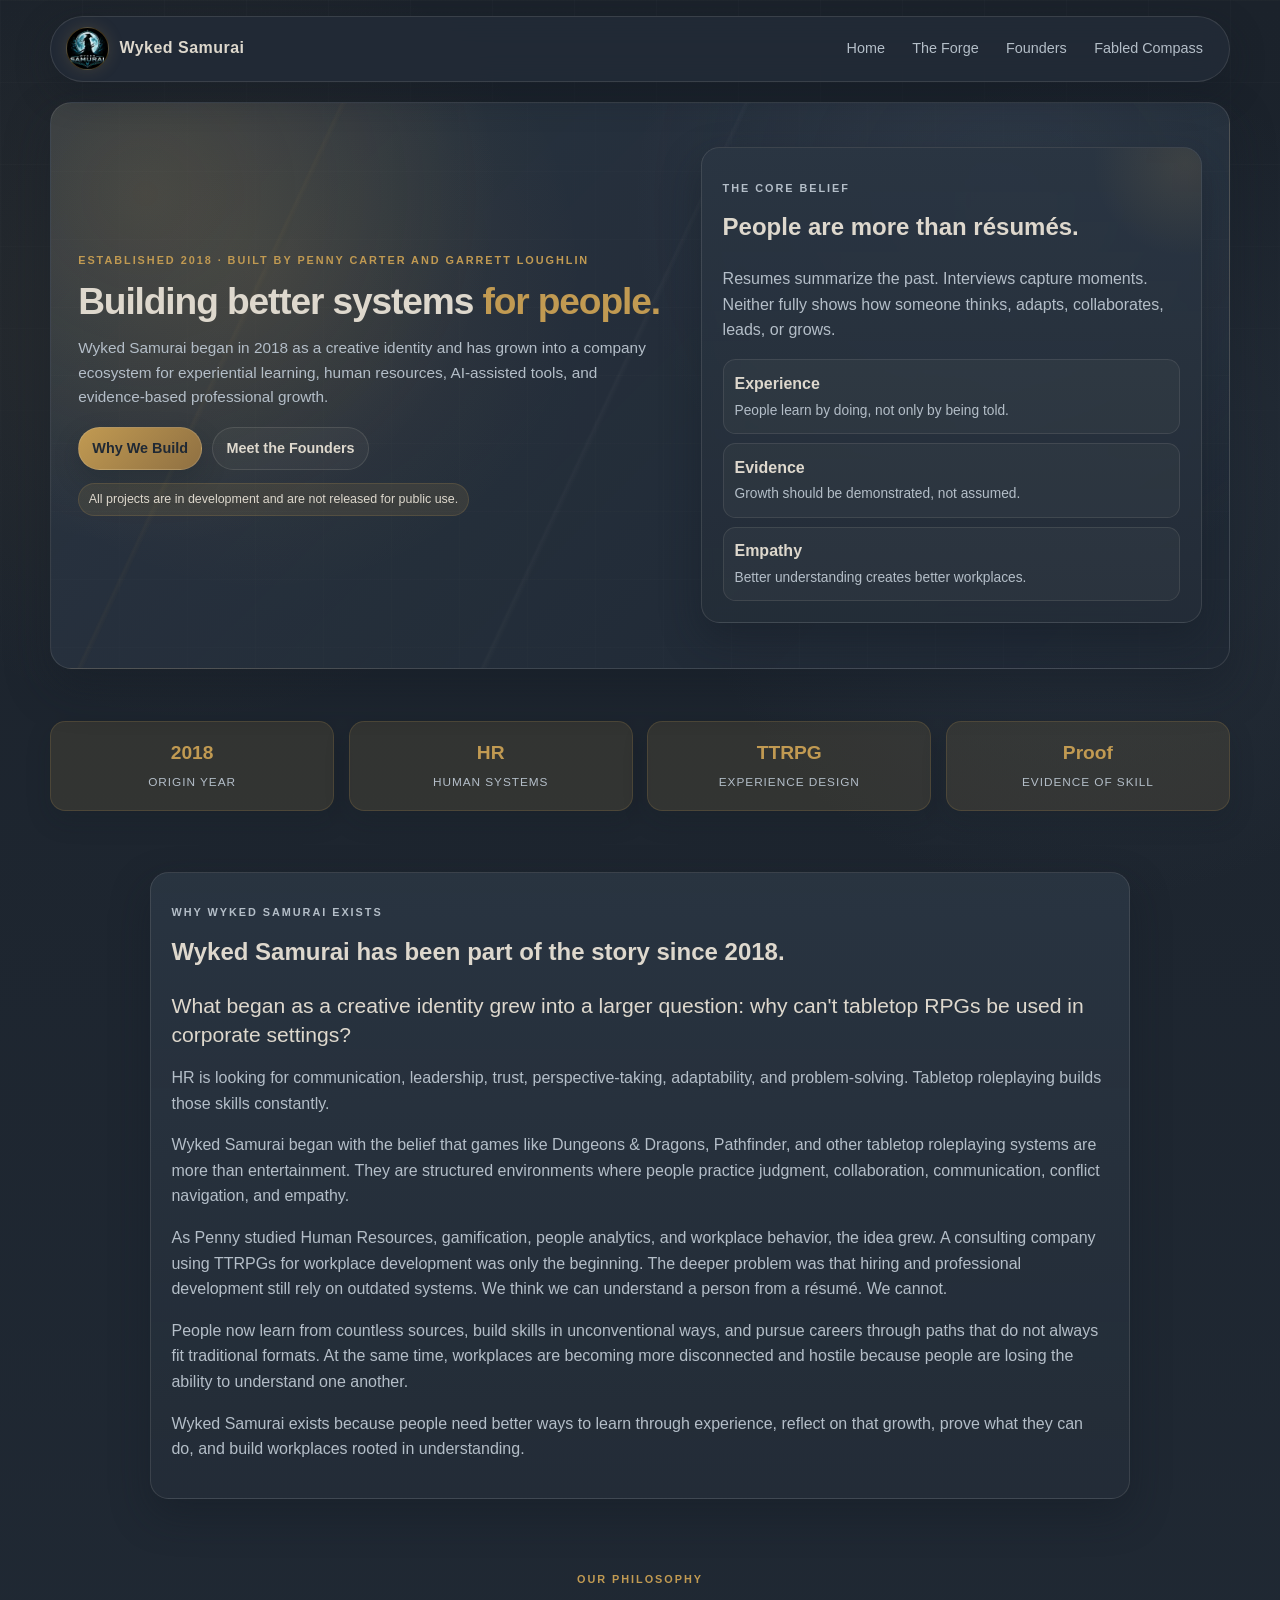
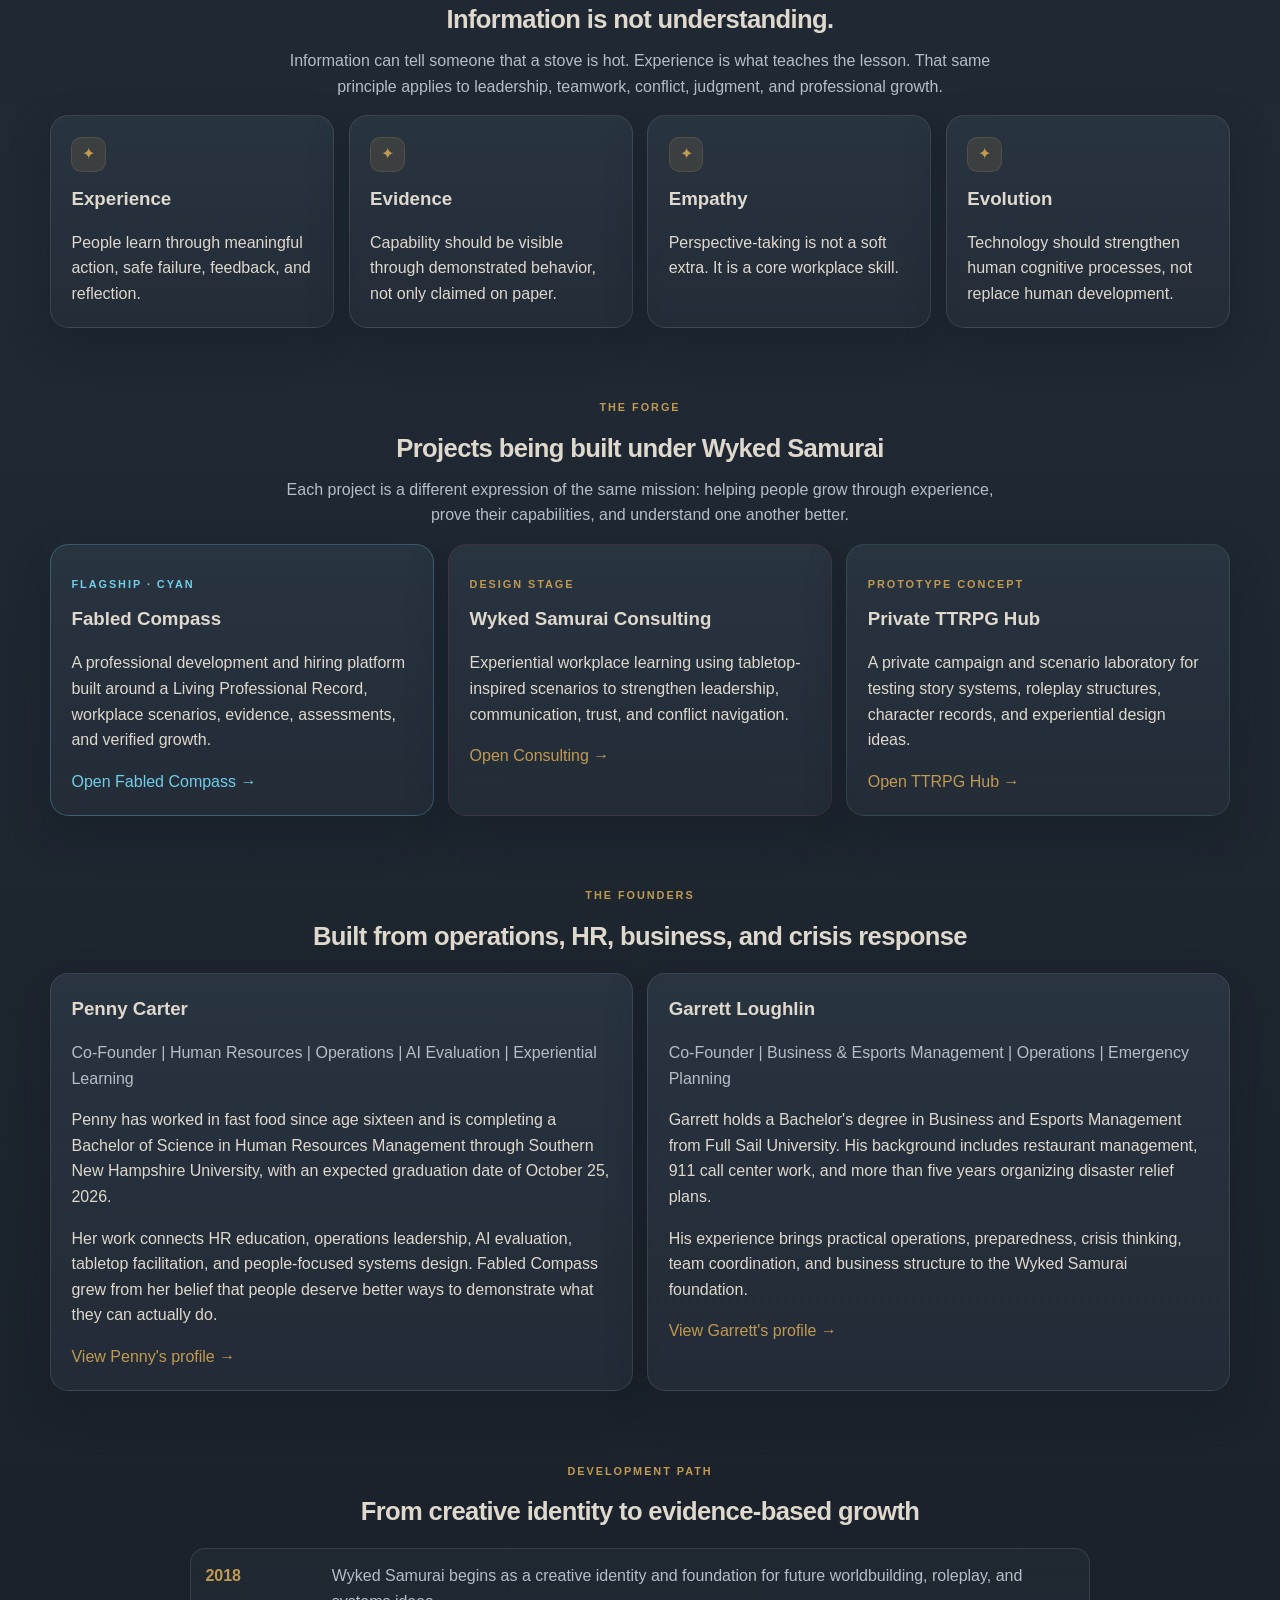
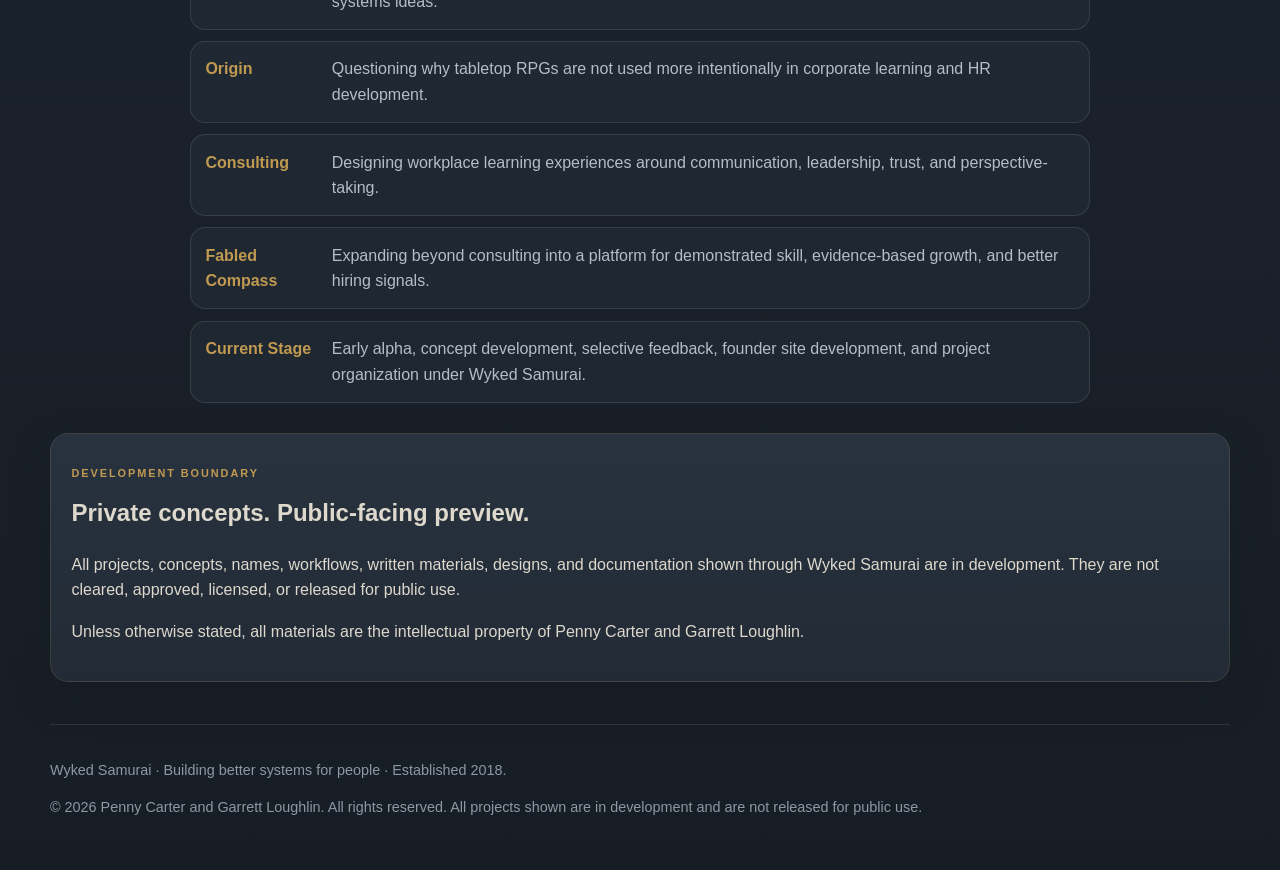
==== index.html @ b1aedd87 "Add Wyked Samurai 2018 history" ====
<!DOCTYPE html>
<html lang="en">
<head>
  <meta charset="UTF-8" />
  <meta name="viewport" content="width=device-width, initial-scale=1.0" />
  <title>Wyked Samurai | Building Better Systems for People</title>
  <link rel="stylesheet" href="assets/styles.css" />
</head>
<body>
  <header class="site-header">
    <a class="brand" href="index.html">Wyked Samurai</a>
    <nav>
      <a href="index.html">Home</a>
      <a href="#forge">The Forge</a>
      <a href="#founders">Founders</a>
      <a href="projects/fabled-compass.html">Fabled Compass</a>
    </nav>
  </header>

  <main>
    <section class="hero">
      <div class="hero-copy">
        <p class="eyebrow">Established 2018 · Built by Penny Carter and Garrett Loughlin</p>
        <h1>Building better systems <span>for people.</span></h1>
        <p class="lead">Wyked Samurai began in 2018 as a creative identity and has grown into a company ecosystem for experiential learning, human resources, AI-assisted tools, and evidence-based professional growth.</p>
        <div class="button-row">
          <a class="button primary" href="#why-we-build">Why We Build</a>
          <a class="button secondary" href="#founders">Meet the Founders</a>
        </div>
        <p class="notice">All projects are in development and are not released for public use.</p>
      </div>

      <aside class="hero-panel">
        <p class="eyebrow">The core belief</p>
        <h2>People are more than résumés.</h2>
        <p>Resumes summarize the past. Interviews capture moments. Neither fully shows how someone thinks, adapts, collaborates, leads, or grows.</p>
        <div class="stat-list">
          <div class="stat">
            <strong>Experience</strong>
            <span>People learn by doing, not only by being told.</span>
          </div>
          <div class="stat">
            <strong>Evidence</strong>
            <span>Growth should be demonstrated, not assumed.</span>
          </div>
          <div class="stat">
            <strong>Empathy</strong>
            <span>Better understanding creates better workplaces.</span>
          </div>
        </div>
      </aside>
    </section>

    <section class="metric-row" aria-label="Wyked Samurai focus areas">
      <div class="metric"><div><strong>2018</strong><span>Origin Year</span></div></div>
      <div class="metric"><div><strong>HR</strong><span>Human Systems</span></div></div>
      <div class="metric"><div><strong>TTRPG</strong><span>Experience Design</span></div></div>
      <div class="metric"><div><strong>Proof</strong><span>Evidence of Skill</span></div></div>
    </section>

    <section id="why-we-build">
      <article class="story-panel">
        <p class="eyebrow">Why Wyked Samurai Exists</p>
        <h2>Wyked Samurai has been part of the story since 2018.</h2>
        <p class="large-line">What began as a creative identity grew into a larger question: why can't tabletop RPGs be used in corporate settings?</p>
        <p>HR is looking for communication, leadership, trust, perspective-taking, adaptability, and problem-solving. Tabletop roleplaying builds those skills constantly.</p>
        <p>Wyked Samurai began with the belief that games like Dungeons & Dragons, Pathfinder, and other tabletop roleplaying systems are more than entertainment. They are structured environments where people practice judgment, collaboration, communication, conflict navigation, and empathy.</p>
        <p>As Penny studied Human Resources, gamification, people analytics, and workplace behavior, the idea grew. A consulting company using TTRPGs for workplace development was only the beginning. The deeper problem was that hiring and professional development still rely on outdated systems. We think we can understand a person from a résumé. We cannot.</p>
        <p>People now learn from countless sources, build skills in unconventional ways, and pursue careers through paths that do not always fit traditional formats. At the same time, workplaces are becoming more disconnected and hostile because people are losing the ability to understand one another.</p>
        <p>Wyked Samurai exists because people need better ways to learn through experience, reflect on that growth, prove what they can do, and build workplaces rooted in understanding.</p>
      </article>
    </section>

    <section>
      <div class="section-heading">
        <p class="eyebrow">Our Philosophy</p>
        <h2>Information is not understanding.</h2>
        <p>Information can tell someone that a stove is hot. Experience is what teaches the lesson. That same principle applies to leadership, teamwork, conflict, judgment, and professional growth.</p>
      </div>
      <div class="grid four">
        <article class="card icon-card">
          <h3>Experience</h3>
          <p>People learn through meaningful action, safe failure, feedback, and reflection.</p>
        </article>
        <article class="card icon-card">
          <h3>Evidence</h3>
          <p>Capability should be visible through demonstrated behavior, not only claimed on paper.</p>
        </article>
        <article class="card icon-card">
          <h3>Empathy</h3>
          <p>Perspective-taking is not a soft extra. It is a core workplace skill.</p>
        </article>
        <article class="card icon-card">
          <h3>Evolution</h3>
          <p>Technology should strengthen human cognitive processes, not replace human development.</p>
        </article>
      </div>
    </section>

    <section id="forge">
      <div class="section-heading">
        <p class="eyebrow">The Forge</p>
        <h2>Projects being built under Wyked Samurai</h2>
        <p>Each project is a different expression of the same mission: helping people grow through experience, prove their capabilities, and understand one another better.</p>
      </div>
      <div class="grid three">
        <article class="card project-card fabled">
          <p class="eyebrow">Flagship · Cyan</p>
          <h3>Fabled Compass</h3>
          <p>A professional development and hiring platform built around a Living Professional Record, workplace scenarios, evidence, assessments, and verified growth.</p>
          <a href="projects/fabled-compass.html">Open Fabled Compass →</a>
        </article>
        <article class="card project-card consulting">
          <p class="eyebrow">Design Stage</p>
          <h3>Wyked Samurai Consulting</h3>
          <p>Experiential workplace learning using tabletop-inspired scenarios to strengthen leadership, communication, trust, and conflict navigation.</p>
          <a href="projects/consulting.html">Open Consulting →</a>
        </article>
        <article class="card project-card ttrpg">
          <p class="eyebrow">Prototype Concept</p>
          <h3>Private TTRPG Hub</h3>
          <p>A private campaign and scenario laboratory for testing story systems, roleplay structures, character records, and experiential design ideas.</p>
          <a href="projects/ttrpg-hub.html">Open TTRPG Hub →</a>
        </article>
      </div>
    </section>

    <section id="founders">
      <div class="section-heading">
        <p class="eyebrow">The Founders</p>
        <h2>Built from operations, HR, business, and crisis response</h2>
      </div>
      <div class="grid two">
        <article class="card">
          <h3>Penny Carter</h3>
          <p class="role">Co-Founder | Human Resources | Operations | AI Evaluation | Experiential Learning</p>
          <p>Penny has worked in fast food since age sixteen and is completing a Bachelor of Science in Human Resources Management through Southern New Hampshire University, with an expected graduation date of October 25, 2026.</p>
          <p>Her work connects HR education, operations leadership, AI evaluation, tabletop facilitation, and people-focused systems design. Fabled Compass grew from her belief that people deserve better ways to demonstrate what they can actually do.</p>
          <a href="founders/penny.html">View Penny's profile →</a>
        </article>
        <article class="card">
          <h3>Garrett Loughlin</h3>
          <p class="role">Co-Founder | Business & Esports Management | Operations | Emergency Planning</p>
          <p>Garrett holds a Bachelor's degree in Business and Esports Management from Full Sail University. His background includes restaurant management, 911 call center work, and more than five years organizing disaster relief plans.</p>
          <p>His experience brings practical operations, preparedness, crisis thinking, team coordination, and business structure to the Wyked Samurai foundation.</p>
          <a href="founders/garrett.html">View Garrett's profile →</a>
        </article>
      </div>
    </section>

    <section>
      <div class="section-heading">
        <p class="eyebrow">Development Path</p>
        <h2>From creative identity to evidence-based growth</h2>
      </div>
      <div class="timeline">
        <div class="timeline-item">
          <strong>2018</strong>
          <p>Wyked Samurai begins as a creative identity and foundation for future worldbuilding, roleplay, and systems ideas.</p>
        </div>
        <div class="timeline-item">
          <strong>Origin</strong>
          <p>Questioning why tabletop RPGs are not used more intentionally in corporate learning and HR development.</p>
        </div>
        <div class="timeline-item">
          <strong>Consulting</strong>
          <p>Designing workplace learning experiences around communication, leadership, trust, and perspective-taking.</p>
        </div>
        <div class="timeline-item">
          <strong>Fabled Compass</strong>
          <p>Expanding beyond consulting into a platform for demonstrated skill, evidence-based growth, and better hiring signals.</p>
        </div>
        <div class="timeline-item">
          <strong>Current Stage</strong>
          <p>Early alpha, concept development, selective feedback, founder site development, and project organization under Wyked Samurai.</p>
        </div>
      </div>
    </section>

    <section class="ip-block">
      <p class="eyebrow">Development Boundary</p>
      <h2>Private concepts. Public-facing preview.</h2>
      <p>All projects, concepts, names, workflows, written materials, designs, and documentation shown through Wyked Samurai are in development. They are not cleared, approved, licensed, or released for public use.</p>
      <p>Unless otherwise stated, all materials are the intellectual property of Penny Carter and Garrett Loughlin.</p>
    </section>
  </main>

  <footer>
    <p>Wyked Samurai · Building better systems for people · Established 2018.</p>
    <p>© 2026 Penny Carter and Garrett Loughlin. All rights reserved. All projects shown are in development and are not released for public use.</p>
  </footer>
</body>
</html>
---- assets/styles.css ----
:root {
  --bg: #1b222b;
  --bg-deep: #171d25;
  --panel: rgba(36,45,56,.86);
  --panel-strong: rgba(42,53,66,.92);
  --text: #ded8cd;
  --muted: #b4bec8;
  --quiet: #8d98a5;
  --accent: #c19a52;
  --accent-2: #8f7042;
  --accent-soft: rgba(193,154,82,.13);
  --accent-glow: rgba(193,154,82,.18);
  --product-cyan: #72cde8;
  --steel: #60758a;
  --burgundy: #8e374a;
  --jade: #4b8a73;
  --line: rgba(222,216,205,.13);
  --shadow: rgba(18,27,36,.42);
}

body.fabled-compass {
  --accent: #72cde8;
  --accent-2: #5da8c8;
  --accent-soft: rgba(114,205,232,.12);
  --accent-glow: rgba(114,205,232,.18);
}

* { box-sizing: border-box; }
html { scroll-behavior: smooth; }

body {
  margin: 0;
  font-family: Inter, Arial, Helvetica, sans-serif;
  color: var(--text);
  line-height: 1.6;
  background:
    radial-gradient(circle at 15% 8%, rgba(193,154,82,.09), transparent 25rem),
    radial-gradient(circle at 85% 12%, rgba(96,117,138,.14), transparent 26rem),
    linear-gradient(180deg, var(--bg) 0%, #202934 45%, var(--bg-deep) 100%);
  overflow-x: hidden;
}

body::before {
  content: "";
  position: fixed;
  inset: 0;
  pointer-events: none;
  z-index: -2;
  background-image:
    linear-gradient(rgba(222,216,205,.025) 1px, transparent 1px),
    linear-gradient(90deg, rgba(222,216,205,.02) 1px, transparent 1px);
  background-size: 82px 82px;
  mask-image: linear-gradient(to bottom, #111, transparent 78%);
}

body::after { display: none; }

.site-header {
  width: min(1180px, calc(100% - 2rem));
  margin: 1rem auto 0;
  display: flex;
  align-items: center;
  justify-content: space-between;
  gap: 1rem;
  padding: .65rem .95rem;
  border: 1px solid var(--line);
  background: rgba(34,43,54,.93);
  position: sticky;
  top: 1rem;
  z-index: 10;
  border-radius: 999px;
  box-shadow: 0 12px 34px var(--shadow);
  backdrop-filter: blur(14px);
}

.brand {
  color: var(--text);
  font-weight: 900;
  text-decoration: none;
  letter-spacing: .03em;
  white-space: nowrap;
}

.brand::before {
  content: "";
  display: inline-block;
  vertical-align: middle;
  width: 2.55rem;
  height: 2.55rem;
  margin-right: .65rem;
  border-radius: 50%;
  background: url("wyked-samurai-logo-400.webp") center/cover no-repeat;
  border: 1px solid rgba(193,154,82,.35);
  box-shadow: 0 0 16px var(--accent-glow);
}

nav { display: flex; gap: .35rem; flex-wrap: wrap; }
nav a { color: var(--muted); text-decoration: none; font-size: .9rem; padding: .4rem .68rem; border-radius: 999px; }
nav a:hover { background: rgba(222,216,205,.07); color: var(--text); text-decoration: none; }
a { color: var(--accent); text-decoration: none; }
a:hover { text-decoration: underline; }
main { width: min(1180px, calc(100% - 2rem)); margin: 0 auto; }

.hero {
  position: relative;
  isolation: isolate;
  overflow: hidden;
  display: grid;
  grid-template-columns: minmax(0, 1.08fr) minmax(300px, .92fr);
  gap: clamp(1rem, 3vw, 2.2rem);
  align-items: center;
  margin-top: 1.25rem;
  padding: clamp(1.65rem, 3.5vw, 2.85rem) clamp(1rem, 2.8vw, 1.7rem);
  border: 1px solid var(--line);
  border-radius: 1.35rem;
  background:
    radial-gradient(circle at 8% 16%, rgba(193,154,82,.16), transparent 22rem),
    radial-gradient(circle at 82% 18%, rgba(96,117,138,.18), transparent 24rem),
    linear-gradient(135deg, rgba(42,53,66,.96), rgba(31,40,52,.88));
  box-shadow: 0 18px 44px var(--shadow);
}

.hero::before {
  content: "";
  position: absolute;
  inset: 0;
  z-index: -2;
  background:
    linear-gradient(115deg, transparent 0 20%, rgba(193,154,82,.08) 20.2%, transparent 20.6% 48%, rgba(222,216,205,.05) 48.2%, transparent 48.6%),
    linear-gradient(rgba(222,216,205,.025) 1px, transparent 1px),
    linear-gradient(90deg, rgba(222,216,205,.02) 1px, transparent 1px);
  background-size: auto, 68px 68px, 68px 68px;
  opacity: .65;
}

.hero::after {
  content: "";
  position: absolute;
  inset: 0;
  z-index: -1;
  background: radial-gradient(circle at 18% 30%, rgba(193,154,82,.10), transparent 20rem);
}

.hero-copy { max-width: 650px; }
.hero h1, .page-title h1 { max-width: 760px; font-size: clamp(1.8rem, 2.9vw, 2.85rem); line-height: 1.08; letter-spacing: -.03em; margin: .25rem 0 .75rem; }
.hero h1 span { color: var(--accent); }
.lead { max-width: 650px; color: var(--muted); font-size: clamp(.96rem, 1.08vw, 1.03rem); }
.eyebrow { color: var(--accent); text-transform: uppercase; letter-spacing: .18em; font-size: .68rem; font-weight: 900; }
.button-row { display: flex; flex-wrap: wrap; gap: .65rem; margin-top: 1.1rem; }
.button { display: inline-flex; align-items: center; justify-content: center; min-height: 2.35rem; padding: .54rem .82rem; border-radius: 999px; border: 1px solid var(--line); font-weight: 800; font-size: .9rem; }
.button.primary { background: linear-gradient(135deg, var(--accent), var(--accent-2)); color: #202934; border-color: rgba(222,216,205,.18); box-shadow: 0 10px 24px rgba(18,27,36,.25); }
.button.secondary { background: rgba(222,216,205,.045); color: var(--text); }
.button:hover { transform: translateY(-1px); text-decoration: none; }
.notice, .status-pill { display: inline-flex; width: fit-content; margin-top: .85rem; padding: .34rem .6rem; background: var(--accent-soft); border: 1px solid var(--accent-glow); color: var(--text); border-radius: 999px; font-size: .78rem; }

.hero-panel, .card, .ip-block, .page-title, .story-panel {
  background: linear-gradient(180deg, var(--panel-strong), var(--panel));
  border: 1px solid var(--line);
  border-radius: 1.15rem;
  padding: clamp(.95rem, 1.6vw, 1.35rem);
  box-shadow: 0 16px 38px var(--shadow);
}

.hero-panel { position: relative; overflow: hidden; backdrop-filter: blur(6px); }
.hero-panel::before { content: ""; position: absolute; width: 12rem; height: 12rem; right: -5rem; top: -5rem; border-radius: 50%; background: radial-gradient(circle, var(--accent-soft), transparent 68%); }
.hero-panel h2, .card h2, .ip-block h2, .story-panel h2 { margin-top: 0; }
.hero-panel p, .muted, .role { color: var(--muted); }

.brand-showcase {
  width: min(190px, 50%);
  display: block;
  margin: 0 0 .75rem;
  border-radius: .85rem;
  border: 1px solid var(--line);
  box-shadow: 0 12px 30px var(--shadow);
}
.crest-mark { display: none; }

.stat-list { display: grid; gap: .55rem; margin-top: .75rem; }
.stat { padding: .68rem; border: 1px solid rgba(222,216,205,.11); border-radius: .78rem; background: rgba(222,216,205,.04); }
.stat strong { display: block; color: var(--text); }
.stat span { color: var(--muted); font-size: .86rem; }
.metric-row { display: grid; grid-template-columns: repeat(4, minmax(0, 1fr)); gap: .9rem; margin-top: 1.35rem; }
.metric { min-height: 5.65rem; display: grid; place-items: center; text-align: center; border: 1px solid var(--accent-glow); border-radius: .95rem; background: var(--accent-soft); box-shadow: 0 10px 24px rgba(18,27,36,.18); }
.metric strong { display: block; font-size: 1.2rem; color: var(--accent); }
.metric span { color: var(--muted); font-size: .74rem; text-transform: uppercase; letter-spacing: .08em; }

section { padding: 1.9rem 0; }
.section-heading { margin-bottom: 1rem; text-align: center; }
.section-heading h2 { font-size: clamp(1.35rem, 2vw, 1.9rem); letter-spacing: -.025em; margin: 0; }
.section-heading p:last-child { color: var(--muted); max-width: 740px; margin: .5rem auto 0; }
.grid { display: grid; gap: .9rem; }
.grid.two { grid-template-columns: repeat(2, minmax(0, 1fr)); }
.grid.three { grid-template-columns: repeat(3, minmax(0, 1fr)); }
.grid.four { grid-template-columns: repeat(4, minmax(0, 1fr)); }
.card { transition: transform 160ms ease, border-color 160ms ease, box-shadow 160ms ease; }
.card:hover { transform: translateY(-2px); border-color: var(--accent-glow); box-shadow: 0 16px 38px var(--shadow); }
.card h3 { margin: 0 0 .45rem; }
.card p:last-child { margin-bottom: 0; }
.profile-card { min-height: 220px; }
.page-title { margin-top: 2rem; }
.content-list { padding-left: 1.2rem; }
.content-list li { margin-bottom: .45rem; }
.icon-card::before { content: "✦"; display: grid; place-items: center; width: 2.05rem; height: 2.05rem; border-radius: .65rem; margin-bottom: .75rem; color: var(--accent); background: var(--accent-soft); border: 1px solid var(--accent-glow); }
.kicker-row { display: flex; flex-wrap: wrap; gap: .55rem; margin-top: 1rem; }
.kicker { border: 1px solid var(--line); color: var(--muted); border-radius: 999px; padding: .34rem .6rem; font-size: .82rem; }
.ip-block { border-color: var(--accent-glow); }

.story-panel {
  max-width: 980px;
  margin: 0 auto;
}
.story-panel p { color: var(--muted); }
.story-panel .large-line {
  color: var(--text);
  font-size: clamp(1.12rem, 1.65vw, 1.45rem);
  line-height: 1.38;
  margin: .25rem 0 .85rem;
}

.project-card.fabled { border-color: rgba(114,205,232,.28); }
.project-card.fabled .eyebrow,
.project-card.fabled a { color: var(--product-cyan); }
.project-card.consulting { border-color: rgba(142,55,74,.28); }
.project-card.ttrpg { border-color: rgba(75,138,115,.28); }

.timeline {
  display: grid;
  gap: .7rem;
  max-width: 900px;
  margin: 0 auto;
}
.timeline-item {
  display: grid;
  grid-template-columns: 7rem 1fr;
  gap: .9rem;
  align-items: start;
  padding: .9rem;
  border: 1px solid var(--line);
  border-radius: .95rem;
  background: rgba(36,45,56,.62);
}
.timeline-item strong { color: var(--accent); }
.timeline-item p { margin: 0; color: var(--muted); }

footer { width: min(1180px, calc(100% - 2rem)); margin: 2.6rem auto 1rem; padding: 1.25rem 0; border-top: 1px solid var(--line); color: var(--quiet); font-size: .9rem; }

@media (max-width: 920px) {
  .site-header { align-items: flex-start; flex-direction: column; border-radius: 1.2rem; top: .5rem; }
  .hero { grid-template-columns: 1fr; padding-top: 1.5rem; }
  .grid.two, .grid.three, .grid.four, .metric-row { grid-template-columns: 1fr; }
  .metric { min-height: auto; padding: 1rem; }
  .timeline-item { grid-template-columns: 1fr; }
}
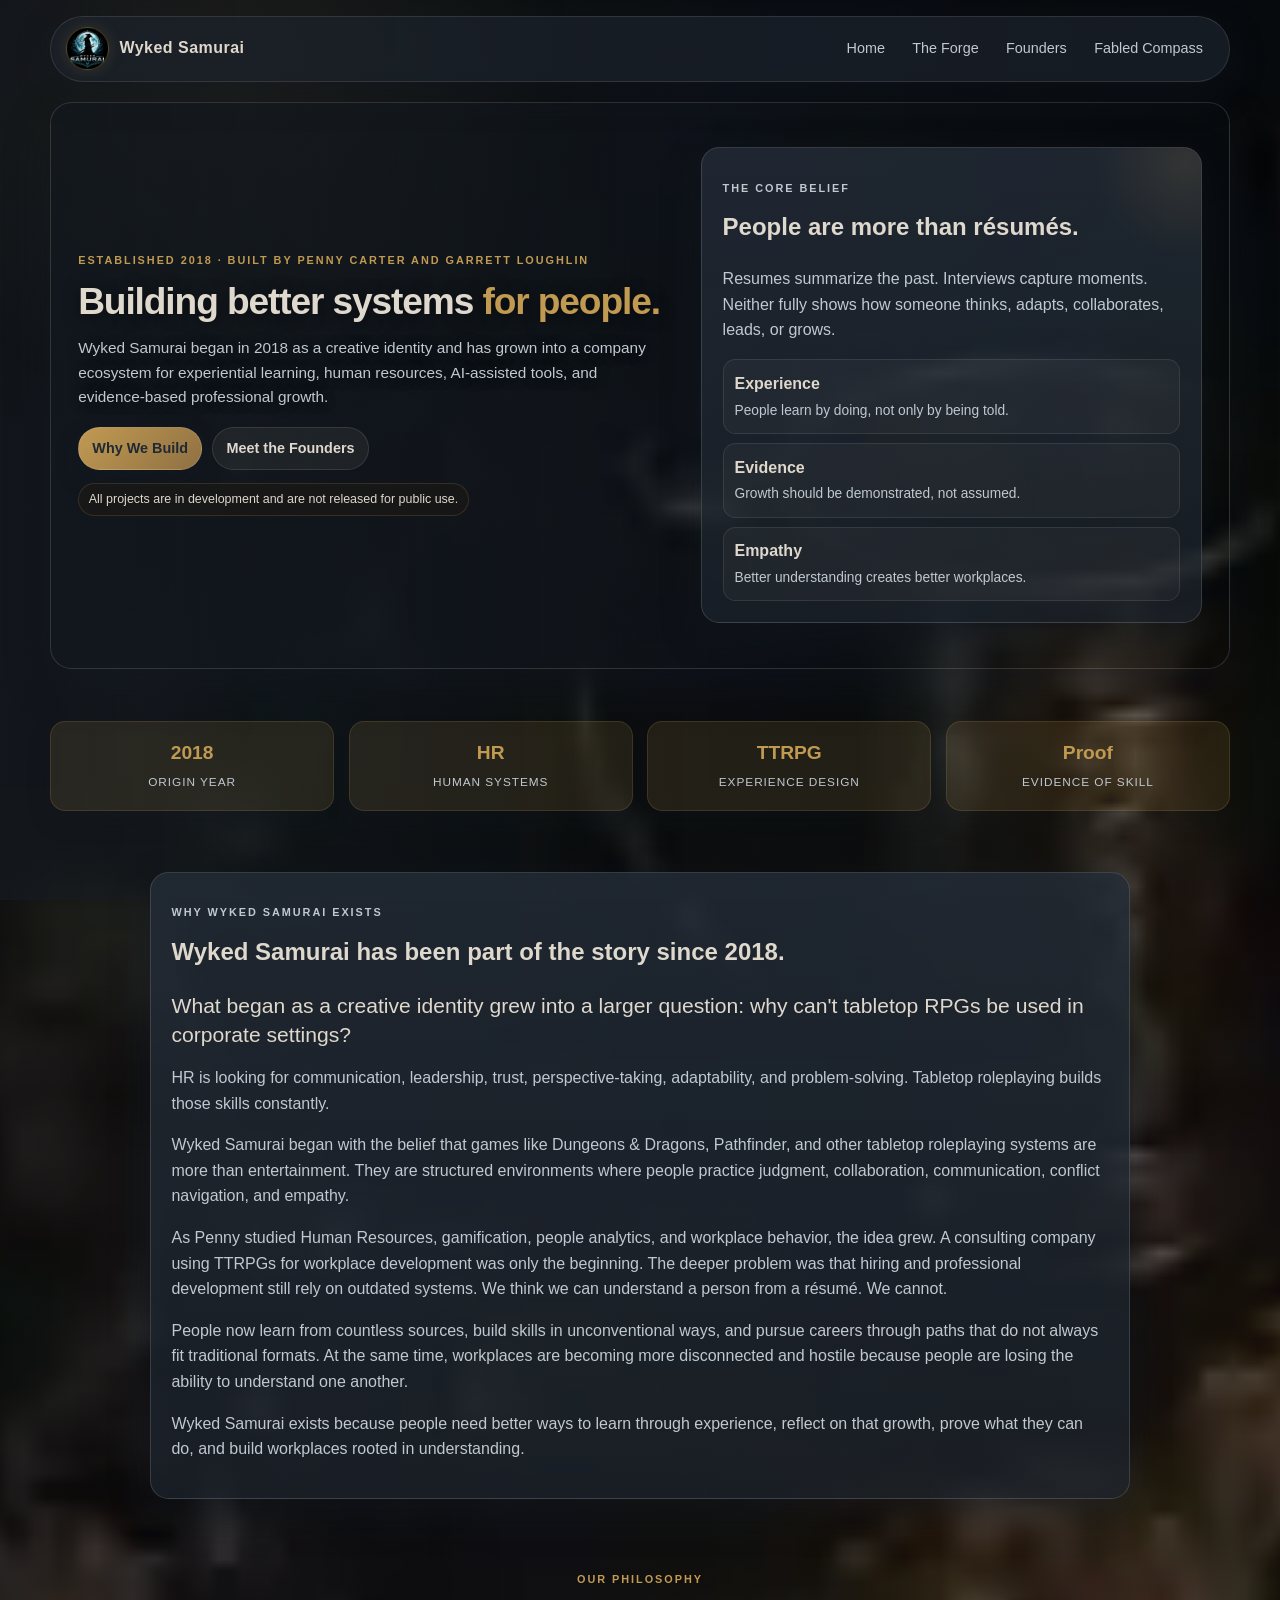
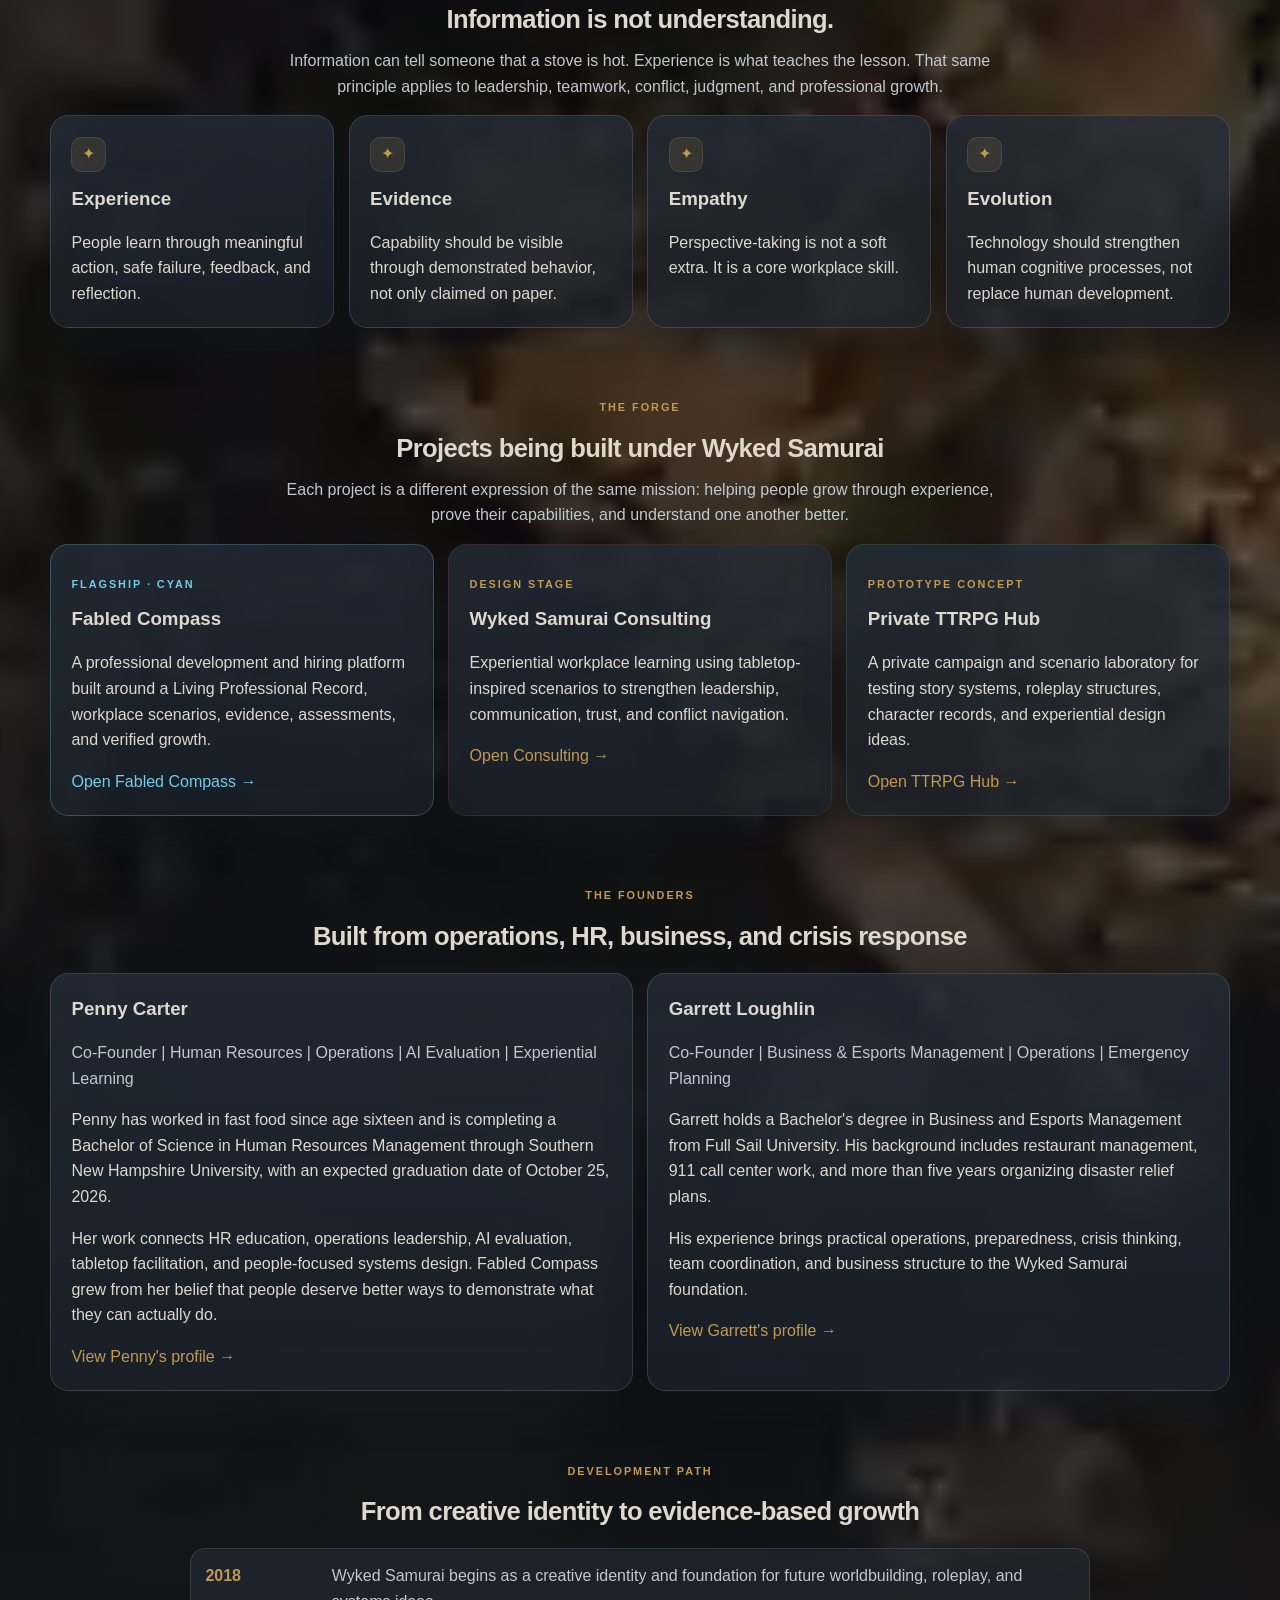
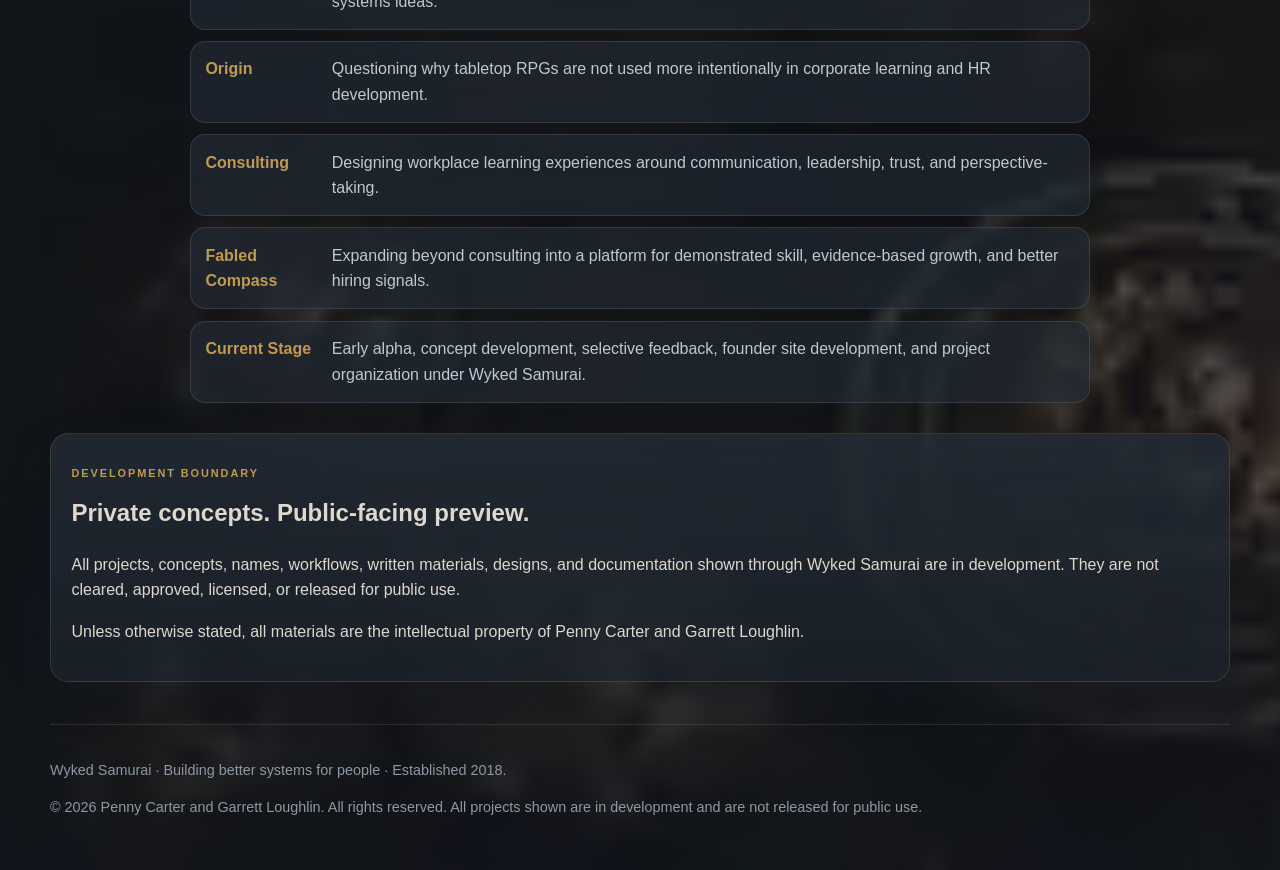
==== commit 322dbe75: "Use crisp background stylesheet" ====
--- a/index.html
+++ b/index.html
@@ -4,7 +4,7 @@
   <meta charset="UTF-8" />
   <meta name="viewport" content="width=device-width, initial-scale=1.0" />
   <title>Wyked Samurai | Building Better Systems for People</title>
-  <link rel="stylesheet" href="assets/styles.css" />
+  <link rel="stylesheet" href="assets/styles-crisp.css" />
 </head>
 <body>
   <header class="site-header">
--- a/assets/styles-crisp.css
+++ b/assets/styles-crisp.css
@@ -0,0 +1,235 @@
+:root {
+  --bg: #1b222b;
+  --bg-deep: #171d25;
+  --panel: rgba(28,35,44,.70);
+  --panel-strong: rgba(35,44,55,.78);
+  --text: #ded8cd;
+  --muted: #c0c8d0;
+  --quiet: #8d98a5;
+  --accent: #c19a52;
+  --accent-2: #8f7042;
+  --accent-soft: rgba(193,154,82,.13);
+  --accent-glow: rgba(193,154,82,.18);
+  --product-cyan: #72cde8;
+  --steel: #60758a;
+  --burgundy: #8e374a;
+  --jade: #4b8a73;
+  --line: rgba(222,216,205,.13);
+  --shadow: rgba(18,27,36,.42);
+}
+
+body.fabled-compass {
+  --accent: #72cde8;
+  --accent-2: #5da8c8;
+  --accent-soft: rgba(114,205,232,.12);
+  --accent-glow: rgba(114,205,232,.18);
+}
+
+* { box-sizing: border-box; }
+html { scroll-behavior: smooth; }
+
+body {
+  margin: 0;
+  font-family: Inter, Arial, Helvetica, sans-serif;
+  color: var(--text);
+  line-height: 1.6;
+  background:
+    linear-gradient(180deg, rgba(23,29,37,.16) 0%, rgba(23,29,37,.30) 48%, rgba(23,29,37,.66) 100%),
+    url("wyked-samurai-ttrpg-bg.webp") top center / cover no-repeat,
+    var(--bg-deep);
+  overflow-x: hidden;
+}
+
+body::before {
+  content: "";
+  position: fixed;
+  inset: 0;
+  pointer-events: none;
+  z-index: -1;
+  background: linear-gradient(90deg, rgba(23,29,37,.50) 0%, rgba(23,29,37,.20) 48%, rgba(23,29,37,.03) 100%);
+}
+
+body::after {
+  content: "";
+  position: fixed;
+  inset: 0;
+  pointer-events: none;
+  z-index: -1;
+  background: radial-gradient(circle at 18% 10%, rgba(193,154,82,.08), transparent 22rem);
+}
+
+.site-header {
+  width: min(1180px, calc(100% - 2rem));
+  margin: 1rem auto 0;
+  display: flex;
+  align-items: center;
+  justify-content: space-between;
+  gap: 1rem;
+  padding: .65rem .95rem;
+  border: 1px solid var(--line);
+  background: rgba(28,35,44,.74);
+  position: sticky;
+  top: 1rem;
+  z-index: 10;
+  border-radius: 999px;
+  box-shadow: 0 12px 34px var(--shadow);
+}
+
+.brand {
+  color: var(--text);
+  font-weight: 900;
+  text-decoration: none;
+  letter-spacing: .03em;
+  white-space: nowrap;
+}
+
+.brand::before {
+  content: "";
+  display: inline-block;
+  vertical-align: middle;
+  width: 2.55rem;
+  height: 2.55rem;
+  margin-right: .65rem;
+  border-radius: 50%;
+  background: url("wyked-samurai-logo-400.webp") center/cover no-repeat;
+  border: 1px solid rgba(193,154,82,.35);
+  box-shadow: 0 0 16px var(--accent-glow);
+}
+
+nav { display: flex; gap: .35rem; flex-wrap: wrap; }
+nav a { color: var(--muted); text-decoration: none; font-size: .9rem; padding: .4rem .68rem; border-radius: 999px; }
+nav a:hover { background: rgba(222,216,205,.07); color: var(--text); text-decoration: none; }
+a { color: var(--accent); text-decoration: none; }
+a:hover { text-decoration: underline; }
+main { width: min(1180px, calc(100% - 2rem)); margin: 0 auto; }
+
+.hero {
+  position: relative;
+  isolation: isolate;
+  overflow: hidden;
+  display: grid;
+  grid-template-columns: minmax(0, 1.08fr) minmax(300px, .92fr);
+  gap: clamp(1rem, 3vw, 2.2rem);
+  align-items: center;
+  margin-top: 1.25rem;
+  padding: clamp(1.65rem, 3.5vw, 2.85rem) clamp(1rem, 2.8vw, 1.7rem);
+  border: 1px solid rgba(222,216,205,.16);
+  border-radius: 1.35rem;
+  background: linear-gradient(90deg, rgba(18,24,31,.72) 0%, rgba(18,24,31,.46) 50%, rgba(18,24,31,.06) 100%);
+  box-shadow: 0 18px 44px var(--shadow);
+}
+
+.hero::before { display: none; }
+.hero::after { display: none; }
+
+.hero-copy { max-width: 650px; }
+.hero h1, .page-title h1 { max-width: 760px; font-size: clamp(1.8rem, 2.9vw, 2.85rem); line-height: 1.08; letter-spacing: -.03em; margin: .25rem 0 .75rem; text-shadow: 0 2px 16px rgba(0,0,0,.55); }
+.hero h1 span { color: var(--accent); }
+.lead { max-width: 650px; color: var(--muted); font-size: clamp(.96rem, 1.08vw, 1.03rem); text-shadow: 0 1px 12px rgba(0,0,0,.55); }
+.eyebrow { color: var(--accent); text-transform: uppercase; letter-spacing: .18em; font-size: .68rem; font-weight: 900; }
+.button-row { display: flex; flex-wrap: wrap; gap: .65rem; margin-top: 1.1rem; }
+.button { display: inline-flex; align-items: center; justify-content: center; min-height: 2.35rem; padding: .54rem .82rem; border-radius: 999px; border: 1px solid var(--line); font-weight: 800; font-size: .9rem; }
+.button.primary { background: linear-gradient(135deg, var(--accent), var(--accent-2)); color: #202934; border-color: rgba(222,216,205,.18); box-shadow: 0 10px 24px rgba(18,27,36,.25); }
+.button.secondary { background: rgba(222,216,205,.065); color: var(--text); }
+.button:hover { transform: translateY(-1px); text-decoration: none; }
+.notice, .status-pill { display: inline-flex; width: fit-content; margin-top: .85rem; padding: .34rem .6rem; background: rgba(30,27,22,.54); border: 1px solid var(--accent-glow); color: var(--text); border-radius: 999px; font-size: .78rem; }
+
+.hero-panel, .card, .ip-block, .page-title, .story-panel {
+  background: linear-gradient(180deg, rgba(35,44,55,.82), rgba(28,35,44,.76));
+  border: 1px solid rgba(222,216,205,.16);
+  border-radius: 1.15rem;
+  padding: clamp(.95rem, 1.6vw, 1.35rem);
+  box-shadow: 0 16px 38px var(--shadow);
+}
+
+.hero-panel { position: relative; overflow: hidden; }
+.hero-panel::before { content: ""; position: absolute; width: 12rem; height: 12rem; right: -5rem; top: -5rem; border-radius: 50%; background: radial-gradient(circle, var(--accent-soft), transparent 68%); }
+.hero-panel h2, .card h2, .ip-block h2, .story-panel h2 { margin-top: 0; }
+.hero-panel p, .muted, .role { color: var(--muted); }
+
+.brand-showcase {
+  width: min(190px, 50%);
+  display: block;
+  margin: 0 0 .75rem;
+  border-radius: .85rem;
+  border: 1px solid var(--line);
+  box-shadow: 0 12px 30px var(--shadow);
+}
+.crest-mark { display: none; }
+
+.stat-list { display: grid; gap: .55rem; margin-top: .75rem; }
+.stat { padding: .68rem; border: 1px solid rgba(222,216,205,.11); border-radius: .78rem; background: rgba(222,216,205,.04); }
+.stat strong { display: block; color: var(--text); }
+.stat span { color: var(--muted); font-size: .86rem; }
+.metric-row { display: grid; grid-template-columns: repeat(4, minmax(0, 1fr)); gap: .9rem; margin-top: 1.35rem; }
+.metric { min-height: 5.65rem; display: grid; place-items: center; text-align: center; border: 1px solid var(--accent-glow); border-radius: .95rem; background: rgba(193,154,82,.13); box-shadow: 0 10px 24px rgba(18,27,36,.18); }
+.metric strong { display: block; font-size: 1.2rem; color: var(--accent); }
+.metric span { color: var(--muted); font-size: .74rem; text-transform: uppercase; letter-spacing: .08em; }
+
+section { padding: 1.9rem 0; }
+.section-heading { margin-bottom: 1rem; text-align: center; }
+.section-heading h2 { font-size: clamp(1.35rem, 2vw, 1.9rem); letter-spacing: -.025em; margin: 0; }
+.section-heading p:last-child { color: var(--muted); max-width: 740px; margin: .5rem auto 0; }
+.grid { display: grid; gap: .9rem; }
+.grid.two { grid-template-columns: repeat(2, minmax(0, 1fr)); }
+.grid.three { grid-template-columns: repeat(3, minmax(0, 1fr)); }
+.grid.four { grid-template-columns: repeat(4, minmax(0, 1fr)); }
+.card { transition: transform 160ms ease, border-color 160ms ease, box-shadow 160ms ease; }
+.card:hover { transform: translateY(-2px); border-color: var(--accent-glow); box-shadow: 0 16px 38px var(--shadow); }
+.card h3 { margin: 0 0 .45rem; }
+.card p:last-child { margin-bottom: 0; }
+.profile-card { min-height: 220px; }
+.page-title { margin-top: 2rem; }
+.content-list { padding-left: 1.2rem; }
+.content-list li { margin-bottom: .45rem; }
+.icon-card::before { content: "✦"; display: grid; place-items: center; width: 2.05rem; height: 2.05rem; border-radius: .65rem; margin-bottom: .75rem; color: var(--accent); background: var(--accent-soft); border: 1px solid var(--accent-glow); }
+.kicker-row { display: flex; flex-wrap: wrap; gap: .55rem; margin-top: 1rem; }
+.kicker { border: 1px solid var(--line); color: var(--muted); border-radius: 999px; padding: .34rem .6rem; font-size: .82rem; }
+.ip-block { border-color: var(--accent-glow); }
+
+.story-panel {
+  max-width: 980px;
+  margin: 0 auto;
+}
+.story-panel p { color: var(--muted); }
+.story-panel .large-line {
+  color: var(--text);
+  font-size: clamp(1.12rem, 1.65vw, 1.45rem);
+  line-height: 1.38;
+  margin: .25rem 0 .85rem;
+}
+
+.project-card.fabled { border-color: rgba(114,205,232,.28); }
+.project-card.fabled .eyebrow,
+.project-card.fabled a { color: var(--product-cyan); }
+.project-card.consulting { border-color: rgba(142,55,74,.28); }
+.project-card.ttrpg { border-color: rgba(75,138,115,.28); }
+
+.timeline {
+  display: grid;
+  gap: .7rem;
+  max-width: 900px;
+  margin: 0 auto;
+}
+.timeline-item {
+  display: grid;
+  grid-template-columns: 7rem 1fr;
+  gap: .9rem;
+  align-items: start;
+  padding: .9rem;
+  border: 1px solid var(--line);
+  border-radius: .95rem;
+  background: rgba(36,45,56,.62);
+}
+.timeline-item strong { color: var(--accent); }
+.timeline-item p { margin: 0; color: var(--muted); }
+
+footer { width: min(1180px, calc(100% - 2rem)); margin: 2.6rem auto 1rem; padding: 1.25rem 0; border-top: 1px solid var(--line); color: var(--quiet); font-size: .9rem; }
+
+@media (max-width: 920px) {
+  .site-header { align-items: flex-start; flex-direction: column; border-radius: 1.2rem; top: .5rem; }
+  .hero { grid-template-columns: 1fr; padding-top: 1.5rem; background: rgba(18,24,31,.74); }
+  .grid.two, .grid.three, .grid.four, .metric-row { grid-template-columns: 1fr; }
+  .metric { min-height: auto; padding: 1rem; }
+  .timeline-item { grid-template-columns: 1fr; }
+}
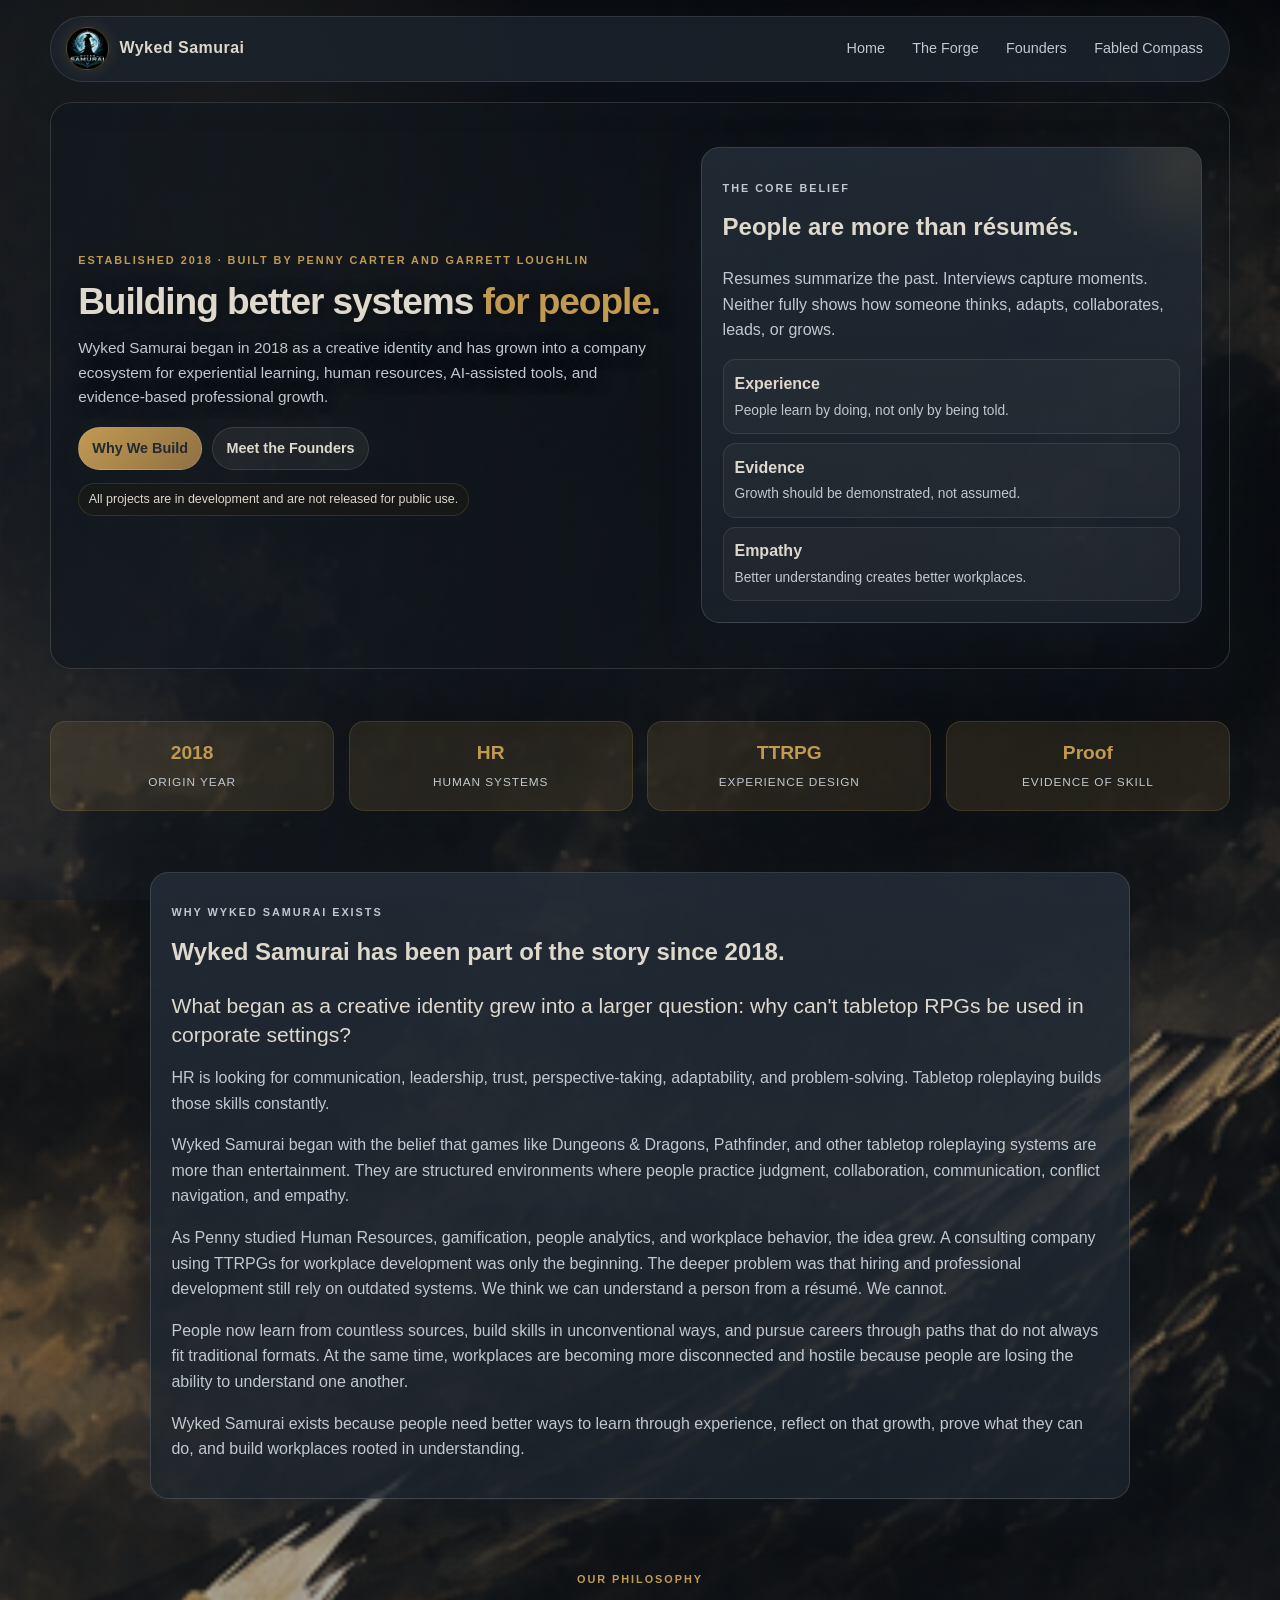
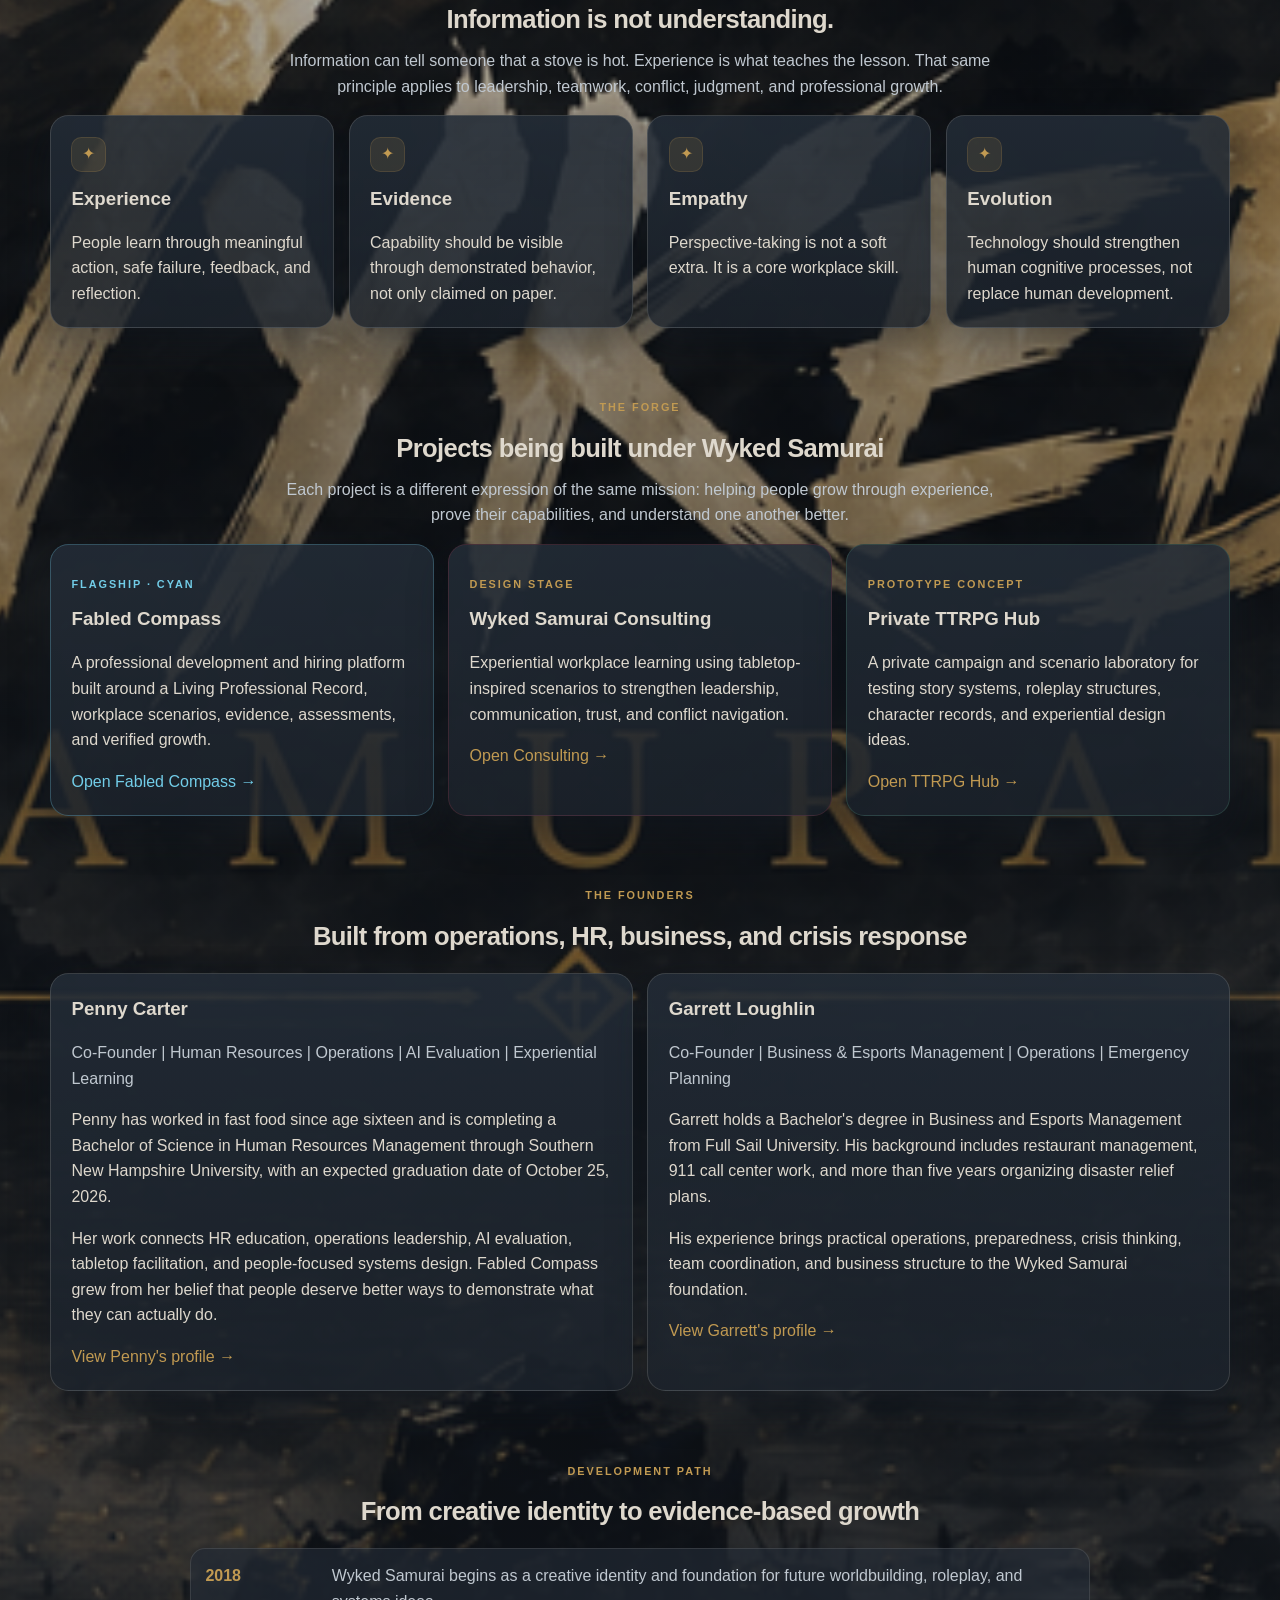
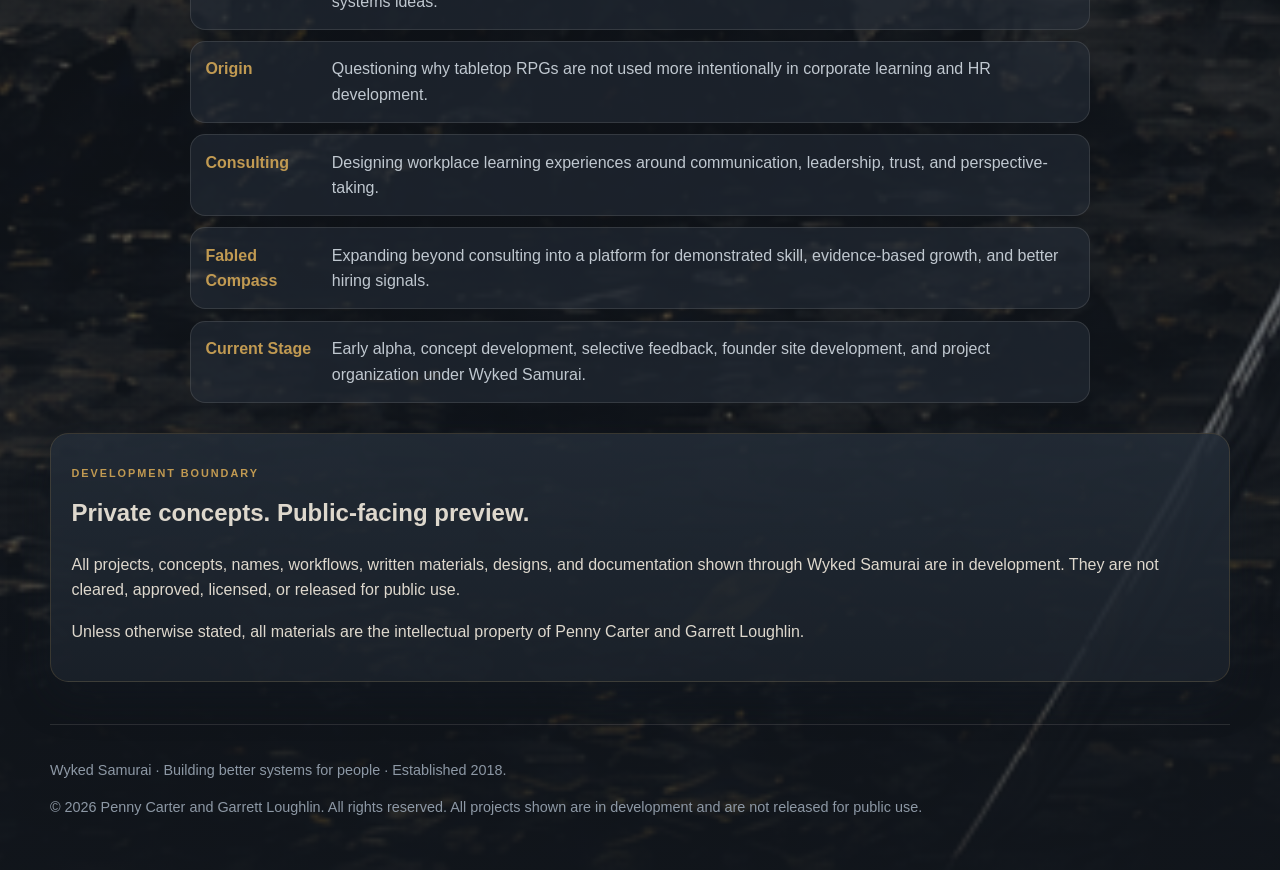
==== commit b81ca6e8: "Load uploaded background override" ====
--- a/index.html
+++ b/index.html
@@ -5,6 +5,7 @@
   <meta name="viewport" content="width=device-width, initial-scale=1.0" />
   <title>Wyked Samurai | Building Better Systems for People</title>
   <link rel="stylesheet" href="assets/styles-crisp.css" />
+  <link rel="stylesheet" href="assets/background.css" />
 </head>
 <body>
   <header class="site-header">
--- a/assets/styles-crisp.css
+++ b/assets/styles-crisp.css
@@ -1,8 +1,8 @@
 :root {
   --bg: #1b222b;
   --bg-deep: #171d25;
-  --panel: rgba(28,35,44,.70);
-  --panel-strong: rgba(35,44,55,.78);
+  --panel: rgba(28,35,44,.82);
+  --panel-strong: rgba(35,44,55,.88);
   --text: #ded8cd;
   --muted: #c0c8d0;
   --quiet: #8d98a5;
@@ -34,9 +34,9 @@
   color: var(--text);
   line-height: 1.6;
   background:
-    linear-gradient(180deg, rgba(23,29,37,.16) 0%, rgba(23,29,37,.30) 48%, rgba(23,29,37,.66) 100%),
-    url("wyked-samurai-ttrpg-bg.webp") top center / cover no-repeat,
-    var(--bg-deep);
+    radial-gradient(circle at 14% 10%, rgba(193,154,82,.10), transparent 26rem),
+    radial-gradient(circle at 85% 8%, rgba(96,117,138,.16), transparent 28rem),
+    linear-gradient(180deg, var(--bg) 0%, #202934 46%, var(--bg-deep) 100%);
   overflow-x: hidden;
 }
 
@@ -46,17 +46,14 @@
   inset: 0;
   pointer-events: none;
   z-index: -1;
-  background: linear-gradient(90deg, rgba(23,29,37,.50) 0%, rgba(23,29,37,.20) 48%, rgba(23,29,37,.03) 100%);
-}
-
-body::after {
-  content: "";
-  position: fixed;
-  inset: 0;
-  pointer-events: none;
-  z-index: -1;
-  background: radial-gradient(circle at 18% 10%, rgba(193,154,82,.08), transparent 22rem);
-}
+  background-image:
+    linear-gradient(rgba(222,216,205,.024) 1px, transparent 1px),
+    linear-gradient(90deg, rgba(222,216,205,.018) 1px, transparent 1px);
+  background-size: 82px 82px;
+  mask-image: linear-gradient(to bottom, #111, transparent 80%);
+}
+
+body::after { display: none; }
 
 .site-header {
   width: min(1180px, calc(100% - 2rem));
@@ -67,7 +64,7 @@
   gap: 1rem;
   padding: .65rem .95rem;
   border: 1px solid var(--line);
-  background: rgba(28,35,44,.74);
+  background: rgba(28,35,44,.88);
   position: sticky;
   top: 1rem;
   z-index: 10;
@@ -105,7 +102,6 @@
 
 .hero {
   position: relative;
-  isolation: isolate;
   overflow: hidden;
   display: grid;
   grid-template-columns: minmax(0, 1.08fr) minmax(300px, .92fr);
@@ -115,17 +111,28 @@
   padding: clamp(1.65rem, 3.5vw, 2.85rem) clamp(1rem, 2.8vw, 1.7rem);
   border: 1px solid rgba(222,216,205,.16);
   border-radius: 1.35rem;
-  background: linear-gradient(90deg, rgba(18,24,31,.72) 0%, rgba(18,24,31,.46) 50%, rgba(18,24,31,.06) 100%);
+  background:
+    radial-gradient(circle at 8% 12%, rgba(193,154,82,.13), transparent 22rem),
+    linear-gradient(135deg, rgba(35,44,55,.92), rgba(18,24,31,.88));
   box-shadow: 0 18px 44px var(--shadow);
 }
 
-.hero::before { display: none; }
+.hero::before {
+  content: "";
+  position: absolute;
+  inset: 0;
+  background:
+    linear-gradient(115deg, transparent 0 20%, rgba(193,154,82,.07) 20.2%, transparent 20.6% 48%, rgba(222,216,205,.04) 48.2%, transparent 48.6%);
+  opacity: .55;
+  pointer-events: none;
+}
+.hero > * { position: relative; }
 .hero::after { display: none; }
 
 .hero-copy { max-width: 650px; }
-.hero h1, .page-title h1 { max-width: 760px; font-size: clamp(1.8rem, 2.9vw, 2.85rem); line-height: 1.08; letter-spacing: -.03em; margin: .25rem 0 .75rem; text-shadow: 0 2px 16px rgba(0,0,0,.55); }
+.hero h1, .page-title h1 { max-width: 760px; font-size: clamp(1.8rem, 2.9vw, 2.85rem); line-height: 1.08; letter-spacing: -.03em; margin: .25rem 0 .75rem; }
 .hero h1 span { color: var(--accent); }
-.lead { max-width: 650px; color: var(--muted); font-size: clamp(.96rem, 1.08vw, 1.03rem); text-shadow: 0 1px 12px rgba(0,0,0,.55); }
+.lead { max-width: 650px; color: var(--muted); font-size: clamp(.96rem, 1.08vw, 1.03rem); }
 .eyebrow { color: var(--accent); text-transform: uppercase; letter-spacing: .18em; font-size: .68rem; font-weight: 900; }
 .button-row { display: flex; flex-wrap: wrap; gap: .65rem; margin-top: 1.1rem; }
 .button { display: inline-flex; align-items: center; justify-content: center; min-height: 2.35rem; padding: .54rem .82rem; border-radius: 999px; border: 1px solid var(--line); font-weight: 800; font-size: .9rem; }
@@ -135,7 +142,7 @@
 .notice, .status-pill { display: inline-flex; width: fit-content; margin-top: .85rem; padding: .34rem .6rem; background: rgba(30,27,22,.54); border: 1px solid var(--accent-glow); color: var(--text); border-radius: 999px; font-size: .78rem; }
 
 .hero-panel, .card, .ip-block, .page-title, .story-panel {
-  background: linear-gradient(180deg, rgba(35,44,55,.82), rgba(28,35,44,.76));
+  background: linear-gradient(180deg, var(--panel-strong), var(--panel));
   border: 1px solid rgba(222,216,205,.16);
   border-radius: 1.15rem;
   padding: clamp(.95rem, 1.6vw, 1.35rem);
@@ -147,14 +154,7 @@
 .hero-panel h2, .card h2, .ip-block h2, .story-panel h2 { margin-top: 0; }
 .hero-panel p, .muted, .role { color: var(--muted); }
 
-.brand-showcase {
-  width: min(190px, 50%);
-  display: block;
-  margin: 0 0 .75rem;
-  border-radius: .85rem;
-  border: 1px solid var(--line);
-  box-shadow: 0 12px 30px var(--shadow);
-}
+.brand-showcase { width: min(190px, 50%); display: block; margin: 0 0 .75rem; border-radius: .85rem; border: 1px solid var(--line); box-shadow: 0 12px 30px var(--shadow); }
 .crest-mark { display: none; }
 
 .stat-list { display: grid; gap: .55rem; margin-top: .75rem; }
@@ -187,40 +187,17 @@
 .kicker { border: 1px solid var(--line); color: var(--muted); border-radius: 999px; padding: .34rem .6rem; font-size: .82rem; }
 .ip-block { border-color: var(--accent-glow); }
 
-.story-panel {
-  max-width: 980px;
-  margin: 0 auto;
-}
+.story-panel { max-width: 980px; margin: 0 auto; }
 .story-panel p { color: var(--muted); }
-.story-panel .large-line {
-  color: var(--text);
-  font-size: clamp(1.12rem, 1.65vw, 1.45rem);
-  line-height: 1.38;
-  margin: .25rem 0 .85rem;
-}
+.story-panel .large-line { color: var(--text); font-size: clamp(1.12rem, 1.65vw, 1.45rem); line-height: 1.38; margin: .25rem 0 .85rem; }
 
 .project-card.fabled { border-color: rgba(114,205,232,.28); }
-.project-card.fabled .eyebrow,
-.project-card.fabled a { color: var(--product-cyan); }
+.project-card.fabled .eyebrow, .project-card.fabled a { color: var(--product-cyan); }
 .project-card.consulting { border-color: rgba(142,55,74,.28); }
 .project-card.ttrpg { border-color: rgba(75,138,115,.28); }
 
-.timeline {
-  display: grid;
-  gap: .7rem;
-  max-width: 900px;
-  margin: 0 auto;
-}
-.timeline-item {
-  display: grid;
-  grid-template-columns: 7rem 1fr;
-  gap: .9rem;
-  align-items: start;
-  padding: .9rem;
-  border: 1px solid var(--line);
-  border-radius: .95rem;
-  background: rgba(36,45,56,.62);
-}
+.timeline { display: grid; gap: .7rem; max-width: 900px; margin: 0 auto; }
+.timeline-item { display: grid; grid-template-columns: 7rem 1fr; gap: .9rem; align-items: start; padding: .9rem; border: 1px solid var(--line); border-radius: .95rem; background: rgba(36,45,56,.62); }
 .timeline-item strong { color: var(--accent); }
 .timeline-item p { margin: 0; color: var(--muted); }
 
@@ -228,7 +205,7 @@
 
 @media (max-width: 920px) {
   .site-header { align-items: flex-start; flex-direction: column; border-radius: 1.2rem; top: .5rem; }
-  .hero { grid-template-columns: 1fr; padding-top: 1.5rem; background: rgba(18,24,31,.74); }
+  .hero { grid-template-columns: 1fr; padding-top: 1.5rem; }
   .grid.two, .grid.three, .grid.four, .metric-row { grid-template-columns: 1fr; }
   .metric { min-height: auto; padding: 1rem; }
   .timeline-item { grid-template-columns: 1fr; }
--- a/assets/background.css
+++ b/assets/background.css
@@ -0,0 +1,36 @@
+body {
+  background:
+    linear-gradient(180deg, rgba(23,29,37,.22) 0%, rgba(23,29,37,.38) 48%, rgba(23,29,37,.72) 100%),
+    url("WSBG.png") top center / cover no-repeat,
+    var(--bg-deep) !important;
+}
+
+body::before {
+  background: linear-gradient(90deg, rgba(23,29,37,.58) 0%, rgba(23,29,37,.25) 48%, rgba(23,29,37,.06) 100%) !important;
+  background-size: auto !important;
+  mask-image: none !important;
+}
+
+body::after {
+  content: "" !important;
+  position: fixed;
+  inset: 0;
+  pointer-events: none;
+  z-index: -1;
+  display: block !important;
+  background: radial-gradient(circle at 18% 10%, rgba(193,154,82,.08), transparent 22rem) !important;
+}
+
+.hero {
+  background: linear-gradient(90deg, rgba(18,24,31,.76) 0%, rgba(18,24,31,.50) 50%, rgba(18,24,31,.12) 100%) !important;
+}
+
+.hero::before,
+.hero::after {
+  display: none !important;
+}
+
+.hero h1,
+.lead {
+  text-shadow: 0 2px 16px rgba(0,0,0,.55);
+}
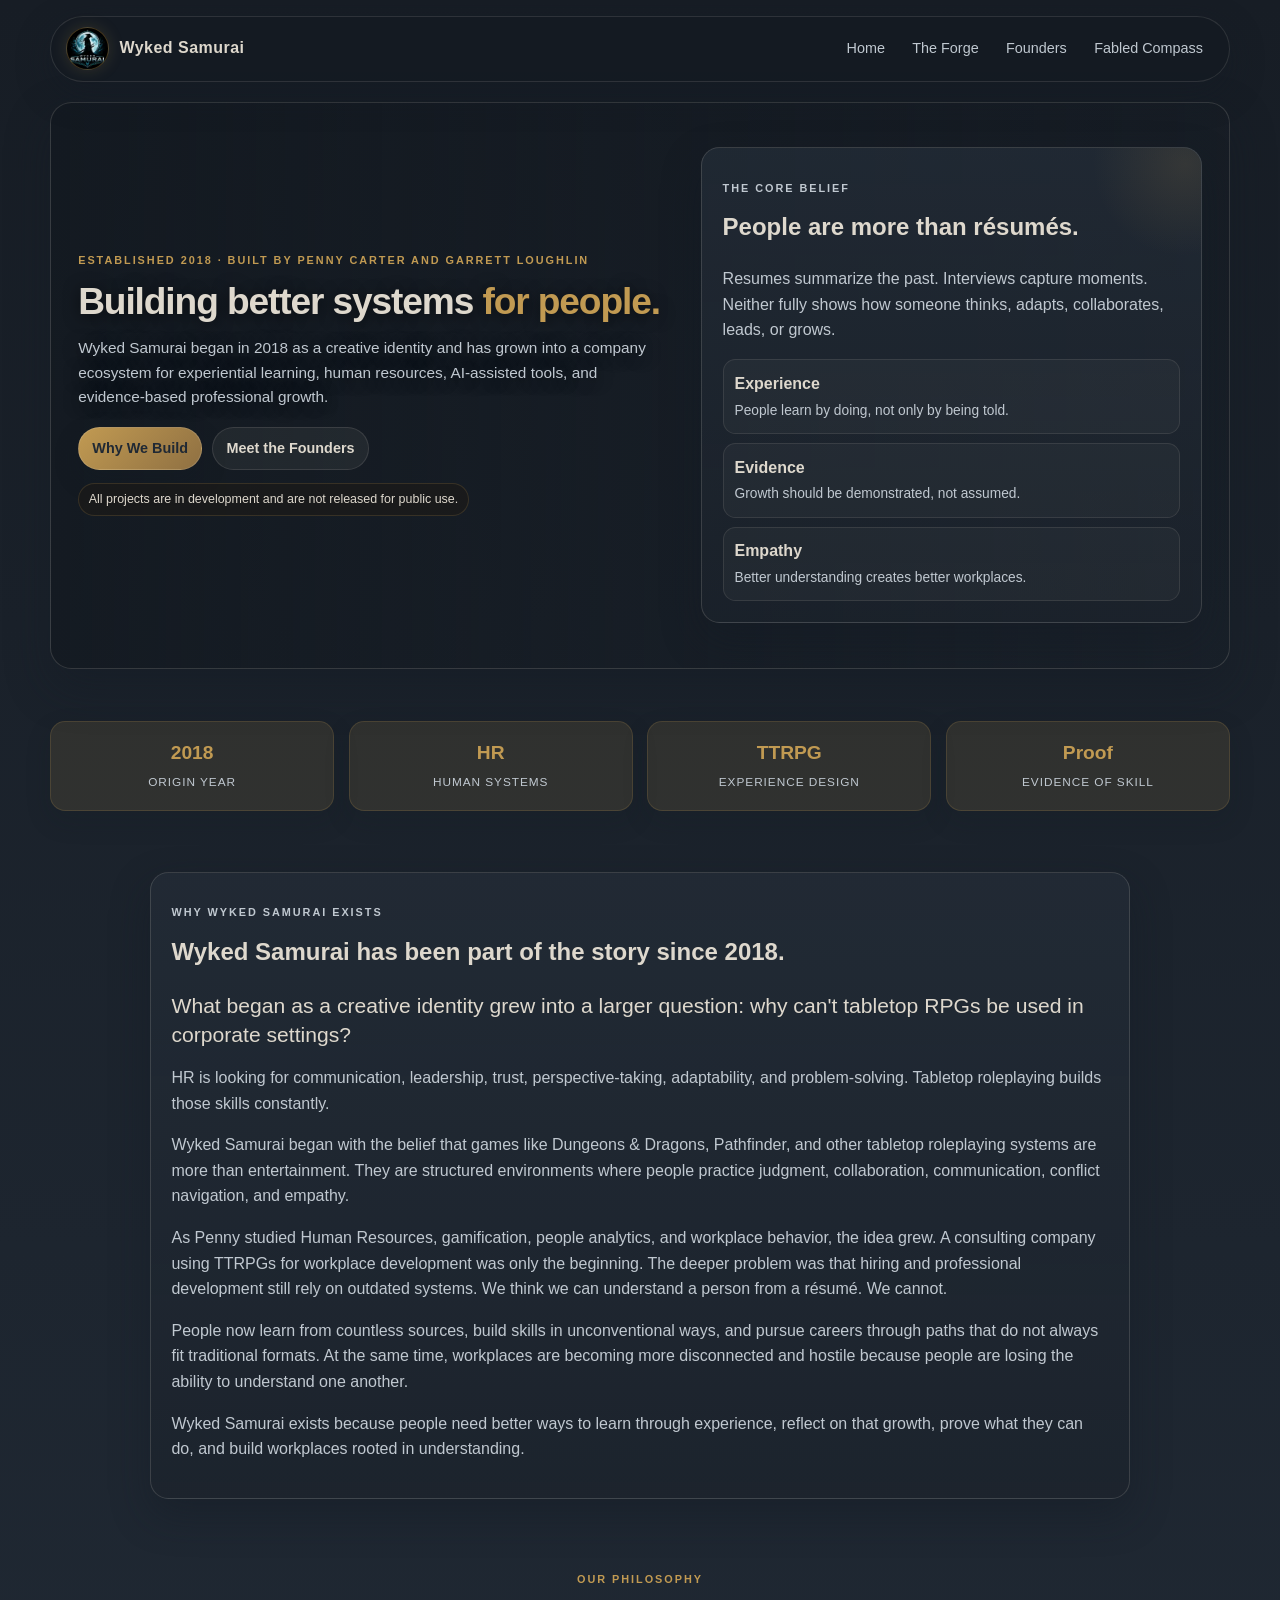
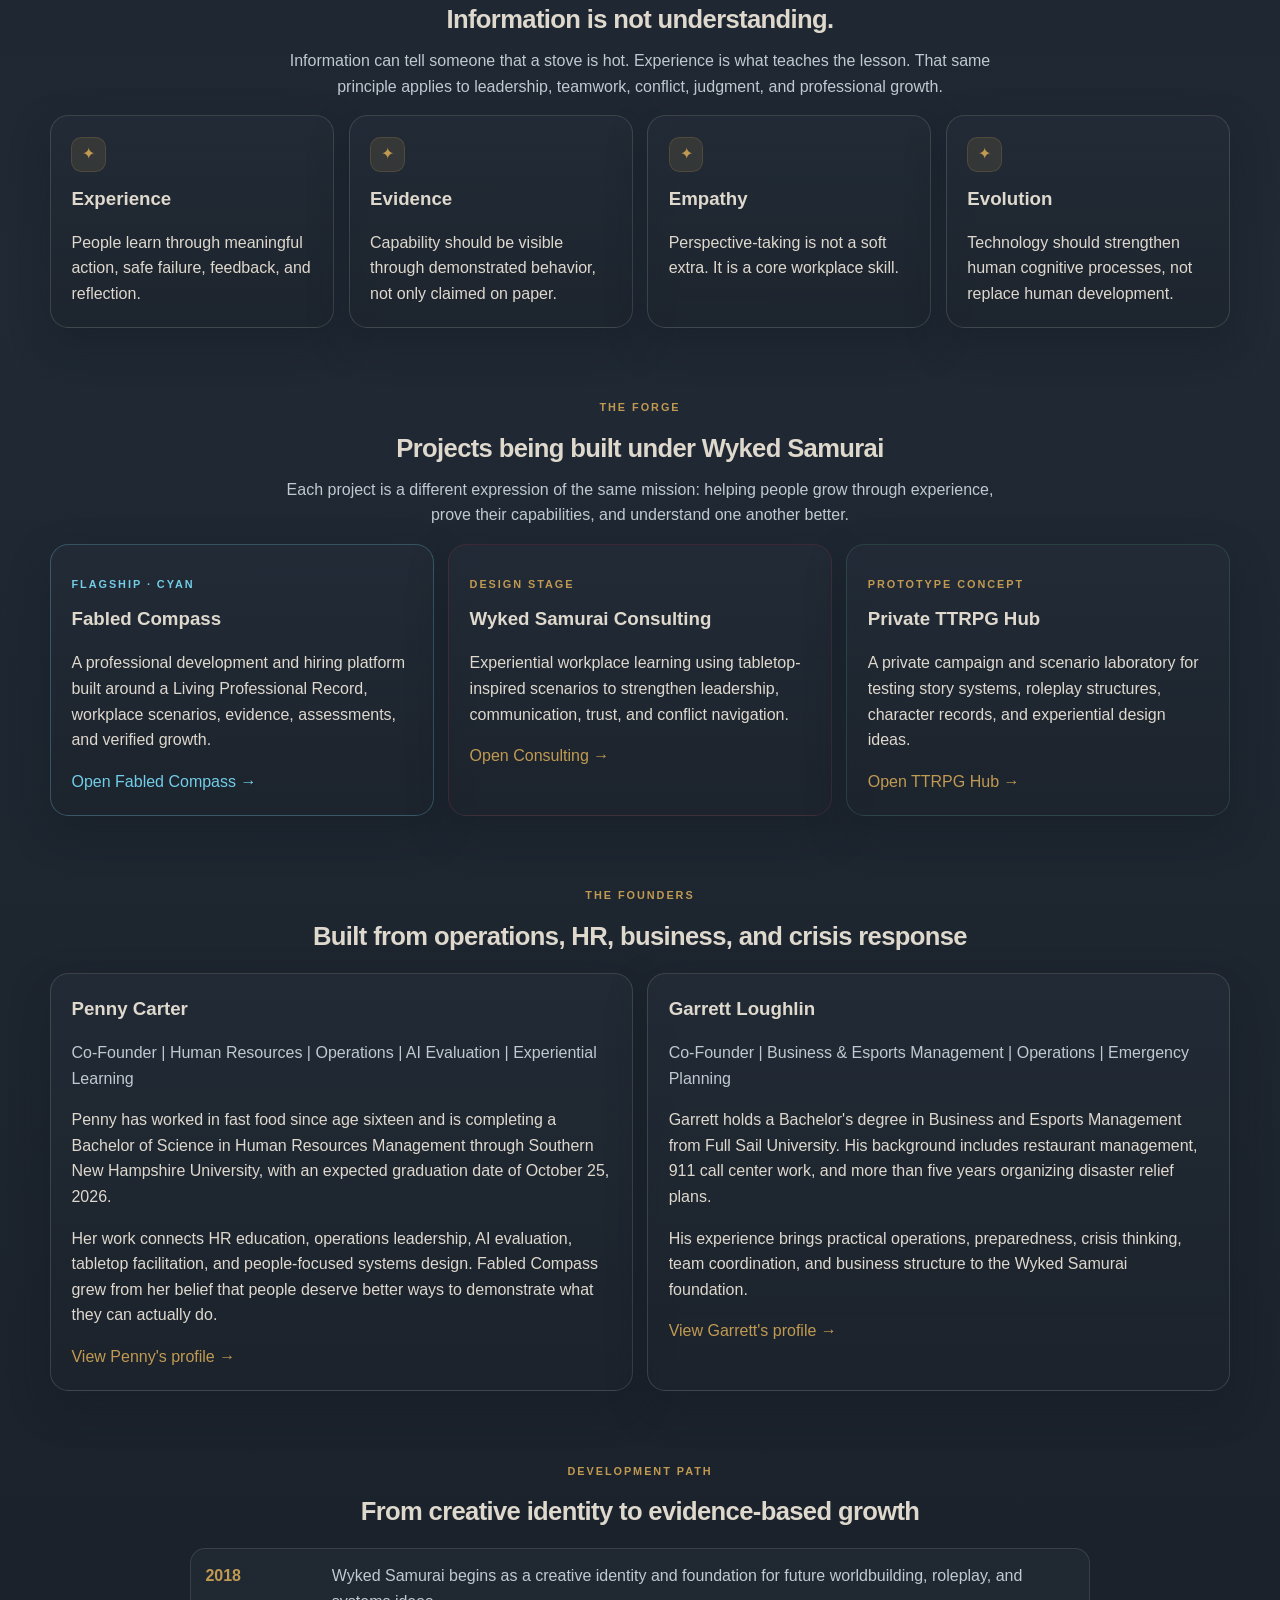
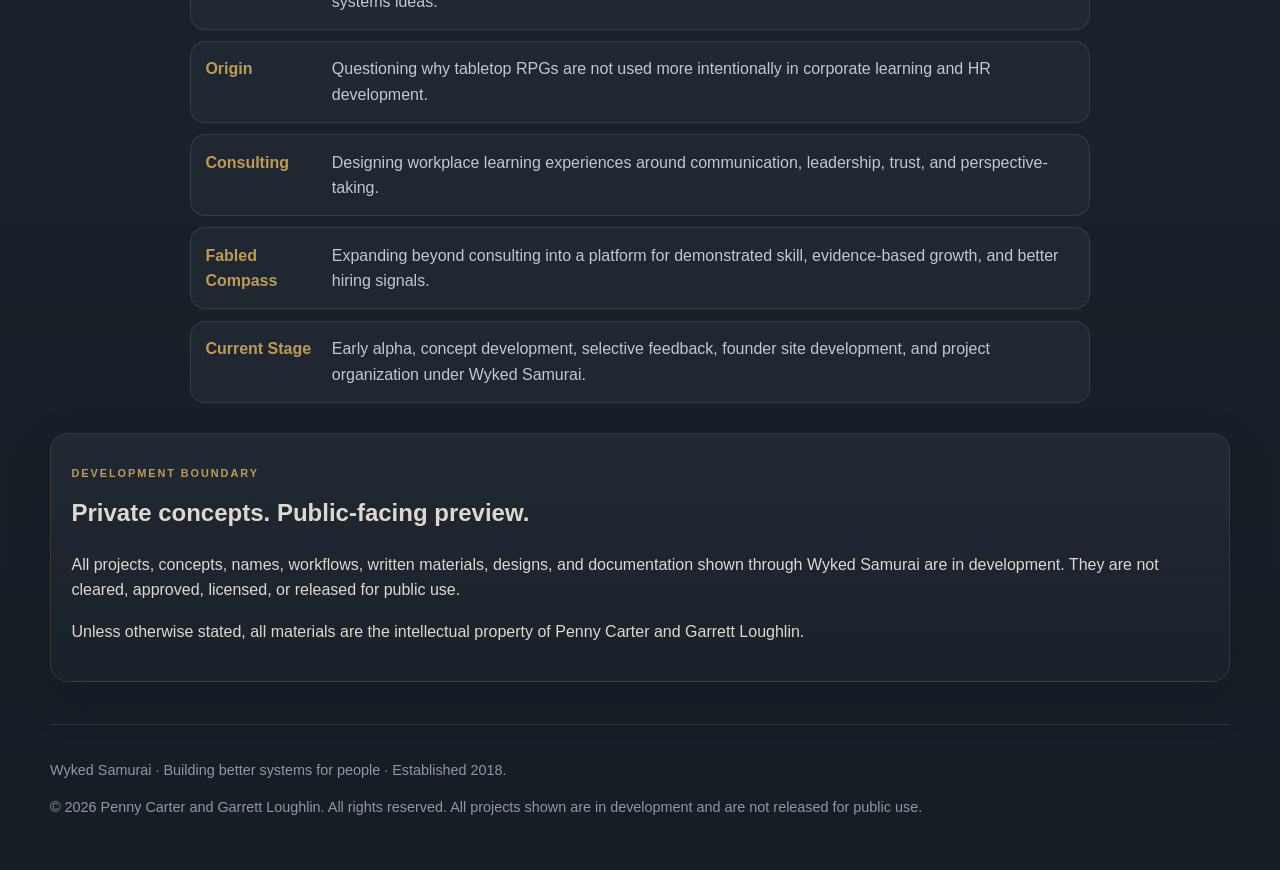
==== commit ce94165f: "Load visible background override" ====
--- a/index.html
+++ b/index.html
@@ -6,6 +6,7 @@
   <title>Wyked Samurai | Building Better Systems for People</title>
   <link rel="stylesheet" href="assets/styles-crisp.css" />
   <link rel="stylesheet" href="assets/background.css" />
+  <link rel="stylesheet" href="assets/background-visible.css" />
 </head>
 <body>
   <header class="site-header">
--- a/assets/background.css
+++ b/assets/background.css
@@ -1,7 +1,7 @@
 body {
   background:
     linear-gradient(180deg, rgba(23,29,37,.22) 0%, rgba(23,29,37,.38) 48%, rgba(23,29,37,.72) 100%),
-    url("WSBG.png") top center / cover no-repeat,
+    url("WSBG-gold.webp") top center / cover no-repeat,
     var(--bg-deep) !important;
 }
 
--- a/assets/background-visible.css
+++ b/assets/background-visible.css
@@ -0,0 +1,36 @@
+body {
+  background:
+    url("WSBG-gold.webp") top center / 100% auto no-repeat,
+    linear-gradient(180deg, #171d25 0%, #202934 46%, #171d25 100%) !important;
+}
+
+body::before,
+body::after {
+  display: none !important;
+}
+
+.site-header {
+  background: rgba(20, 26, 34, .78) !important;
+}
+
+.hero {
+  background: linear-gradient(90deg, rgba(18,24,31,.68) 0%, rgba(18,24,31,.38) 48%, rgba(18,24,31,.08) 100%) !important;
+}
+
+.hero-panel,
+.card,
+.ip-block,
+.page-title,
+.story-panel {
+  background: linear-gradient(180deg, rgba(35,44,55,.78), rgba(28,35,44,.70)) !important;
+}
+
+.hero::before,
+.hero::after {
+  display: none !important;
+}
+
+.hero h1,
+.lead {
+  text-shadow: 0 2px 16px rgba(0,0,0,.60);
+}
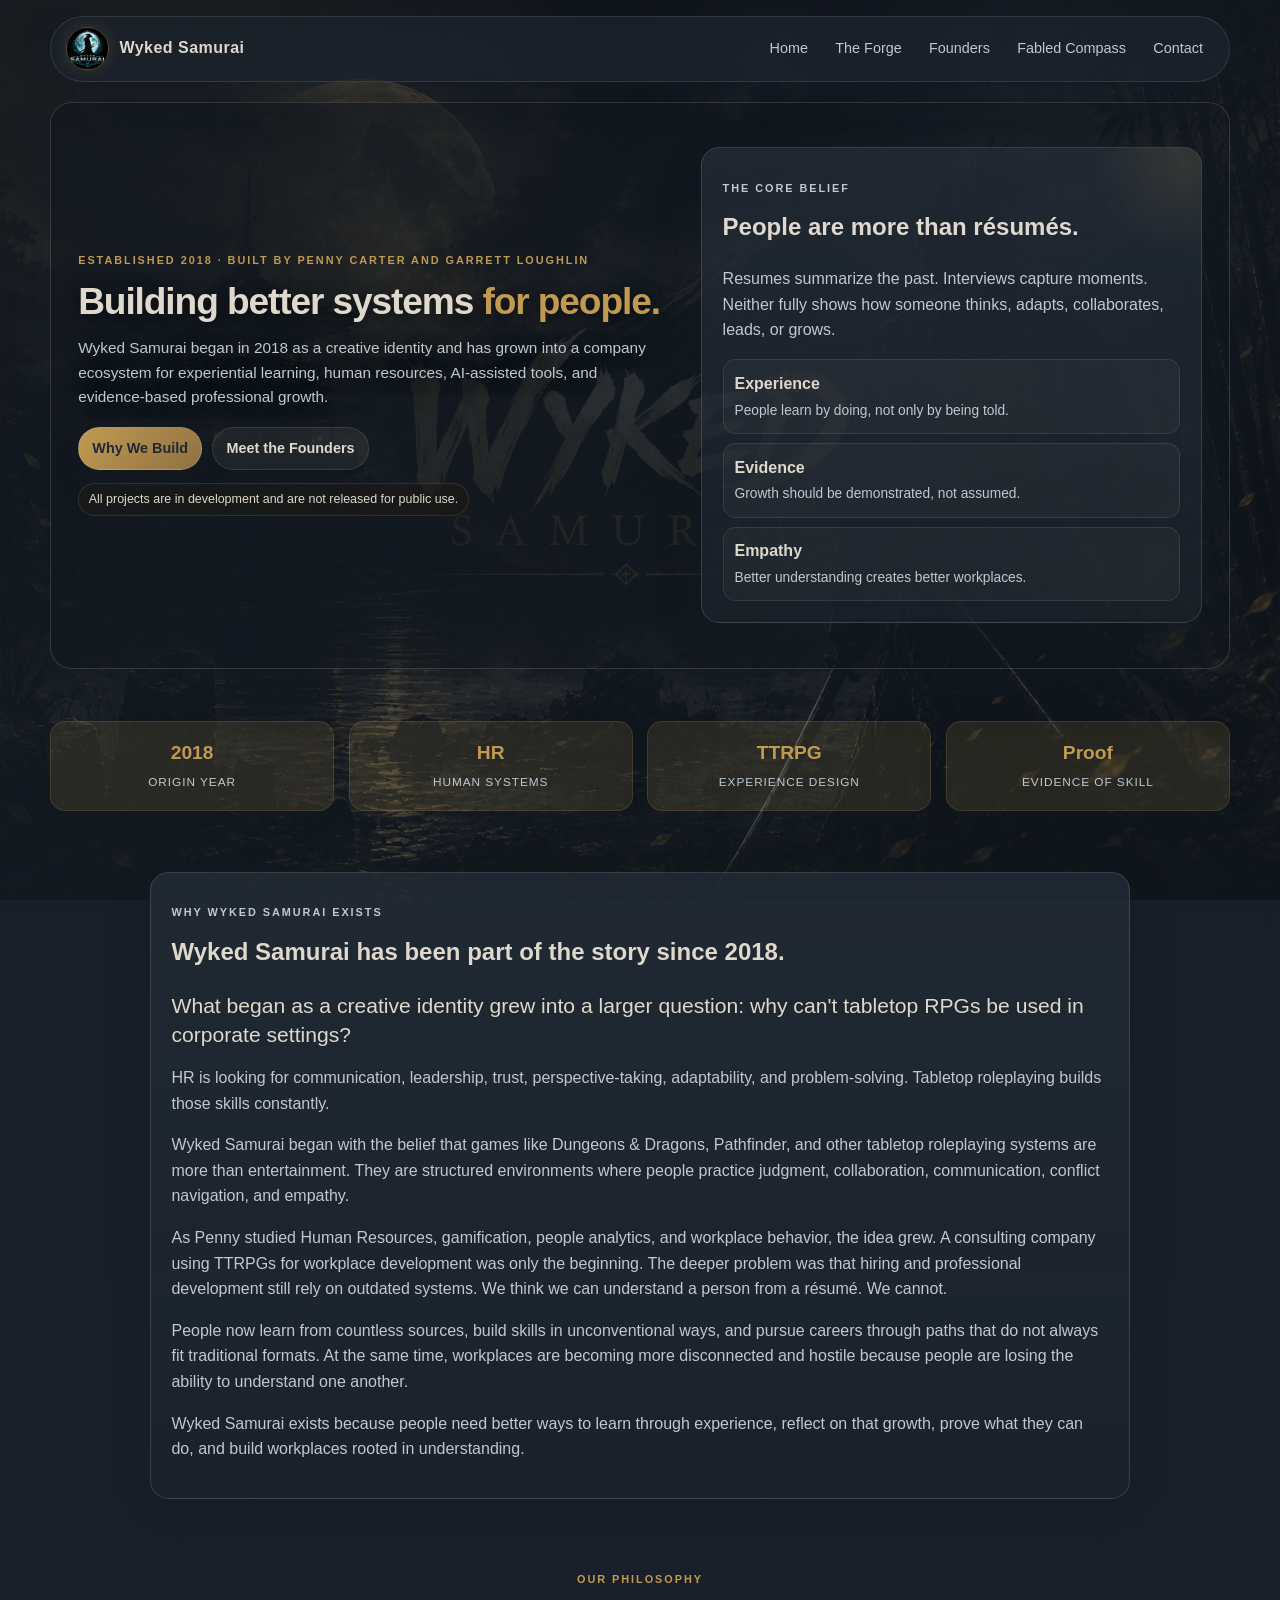
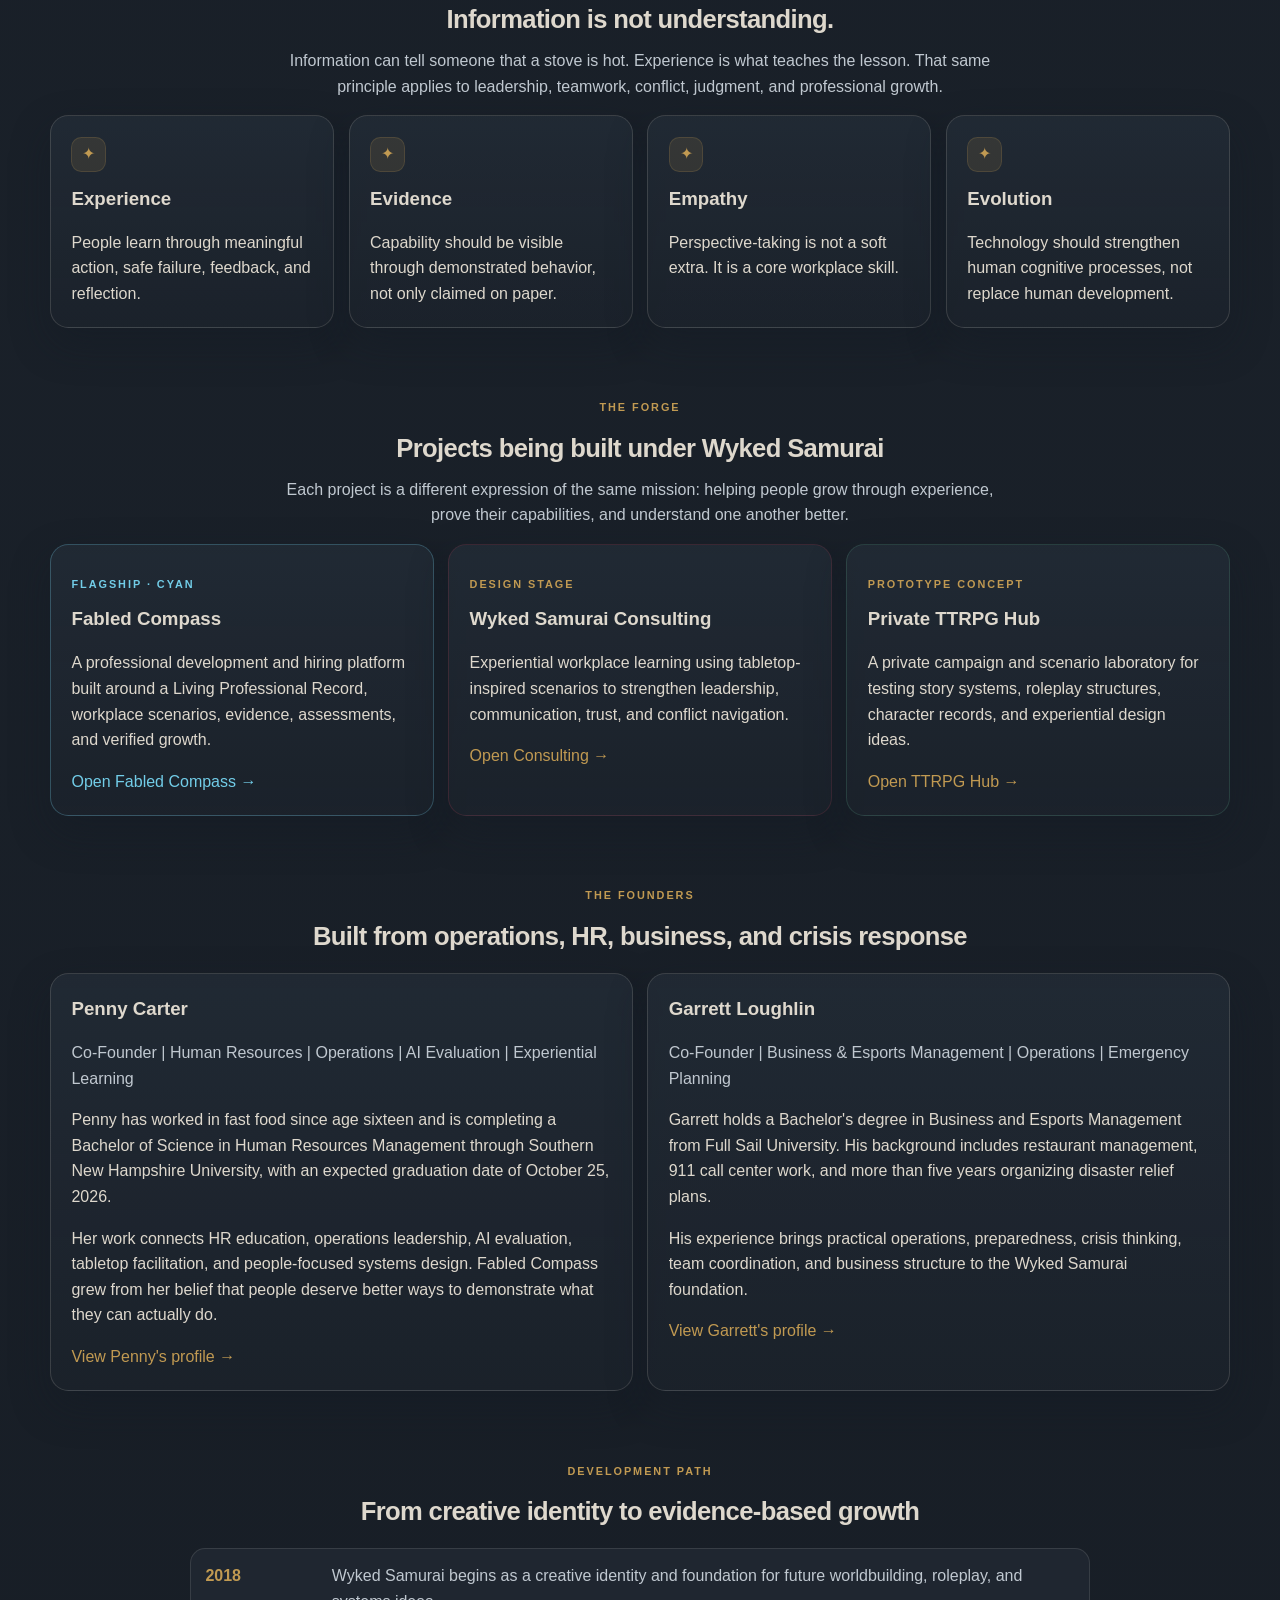
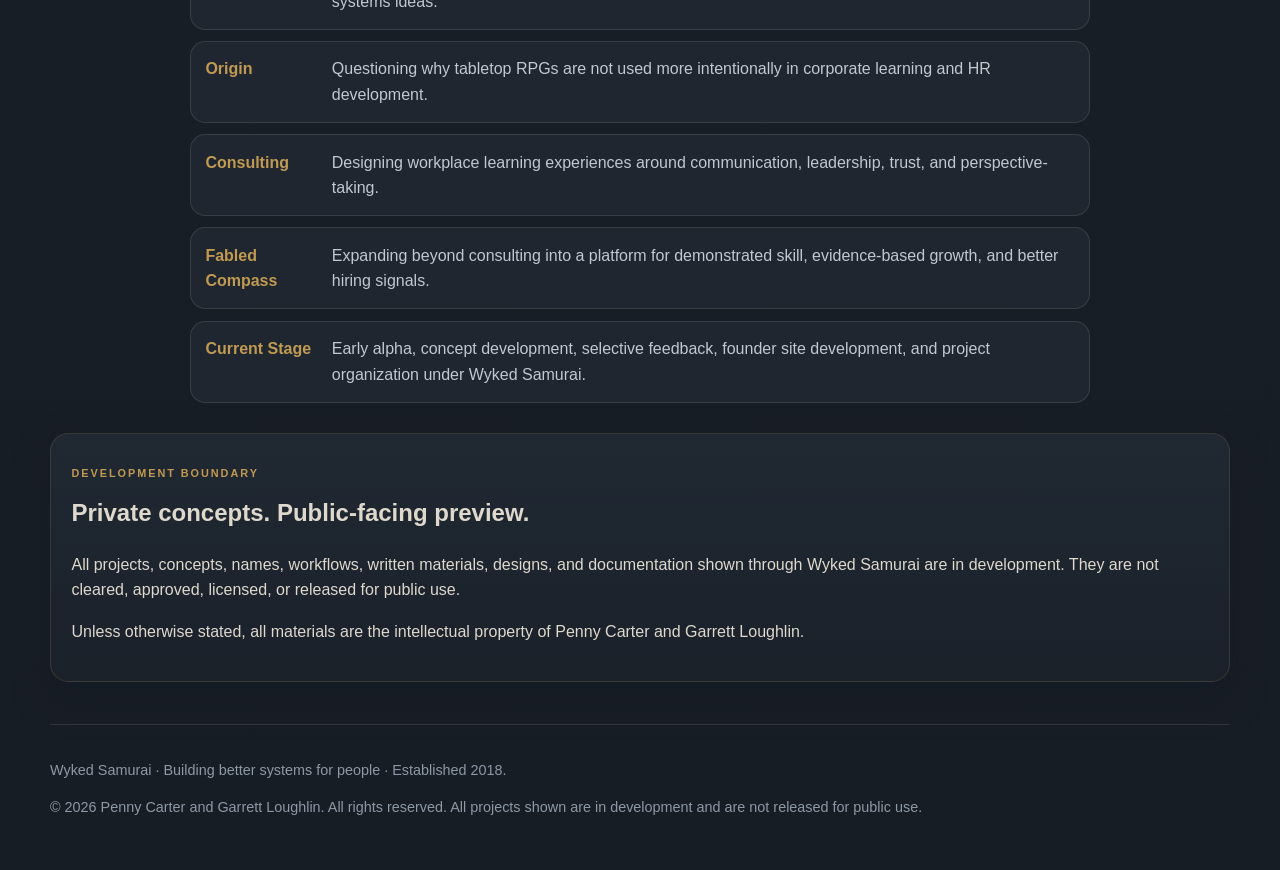
==== commit 7107c81e: "Add contact link to homepage nav" ====
--- a/index.html
+++ b/index.html
@@ -16,6 +16,7 @@
       <a href="#forge">The Forge</a>
       <a href="#founders">Founders</a>
       <a href="projects/fabled-compass.html">Fabled Compass</a>
+      <a href="contact.html">Contact</a>
     </nav>
   </header>
 
--- a/assets/background-visible.css
+++ b/assets/background-visible.css
@@ -1,20 +1,51 @@
 body {
   background:
-    url("WSBG-gold.webp") top center / 100% auto no-repeat,
-    linear-gradient(180deg, #171d25 0%, #202934 46%, #171d25 100%) !important;
+    linear-gradient(180deg, rgba(23,29,37,.54) 0%, rgba(27,34,43,.64) 46%, rgba(23,29,37,.78) 100%),
+    linear-gradient(90deg, rgba(23,29,37,.54) 0%, rgba(23,29,37,.34) 44%, rgba(23,29,37,.20) 100%),
+    url("WSBG.png") top center / cover fixed no-repeat,
+    #171d25 !important;
 }
 
-body::before,
+body::before {
+  content: "" !important;
+  position: fixed;
+  inset: 0;
+  pointer-events: none;
+  z-index: -1;
+  display: block !important;
+  background:
+    radial-gradient(circle at 14% 10%, rgba(193,154,82,.06), transparent 26rem),
+    radial-gradient(circle at 85% 8%, rgba(96,117,138,.08), transparent 28rem),
+    rgba(23,29,37,.08) !important;
+}
+
 body::after {
-  display: none !important;
+  content: "" !important;
+  position: fixed;
+  inset: 0;
+  pointer-events: none;
+  z-index: -1;
+  display: block !important;
+  background-image:
+    linear-gradient(rgba(222,216,205,.012) 1px, transparent 1px),
+    linear-gradient(90deg, rgba(222,216,205,.008) 1px, transparent 1px) !important;
+  background-size: 82px 82px !important;
+  mask-image: linear-gradient(to bottom, #111, transparent 78%) !important;
 }
 
 .site-header {
-  background: rgba(20, 26, 34, .78) !important;
+  background: rgba(28,35,44,.82) !important;
 }
 
 .hero {
-  background: linear-gradient(90deg, rgba(18,24,31,.68) 0%, rgba(18,24,31,.38) 48%, rgba(18,24,31,.08) 100%) !important;
+  min-height: auto !important;
+  align-items: center;
+  background: linear-gradient(90deg, rgba(18,24,31,.72) 0%, rgba(18,24,31,.58) 48%, rgba(18,24,31,.44) 100%) !important;
+}
+
+.hero::before,
+.hero::after {
+  display: none !important;
 }
 
 .hero-panel,
@@ -22,15 +53,23 @@
 .ip-block,
 .page-title,
 .story-panel {
-  background: linear-gradient(180deg, rgba(35,44,55,.78), rgba(28,35,44,.70)) !important;
-}
-
-.hero::before,
-.hero::after {
-  display: none !important;
+  background: linear-gradient(180deg, rgba(35,44,55,.78), rgba(28,35,44,.72)) !important;
 }
 
 .hero h1,
 .lead {
-  text-shadow: 0 2px 16px rgba(0,0,0,.60);
+  text-shadow: 0 2px 16px rgba(0,0,0,.68);
 }
+
+.metric-row {
+  margin-top: 1.35rem !important;
+}
+
+@media (max-width: 920px) {
+  body {
+    background:
+      linear-gradient(180deg, rgba(23,29,37,.66) 0%, rgba(27,34,43,.76) 46%, rgba(23,29,37,.86) 100%),
+      url("WSBG.png") top center / auto 100vh no-repeat,
+      #171d25 !important;
+  }
+}
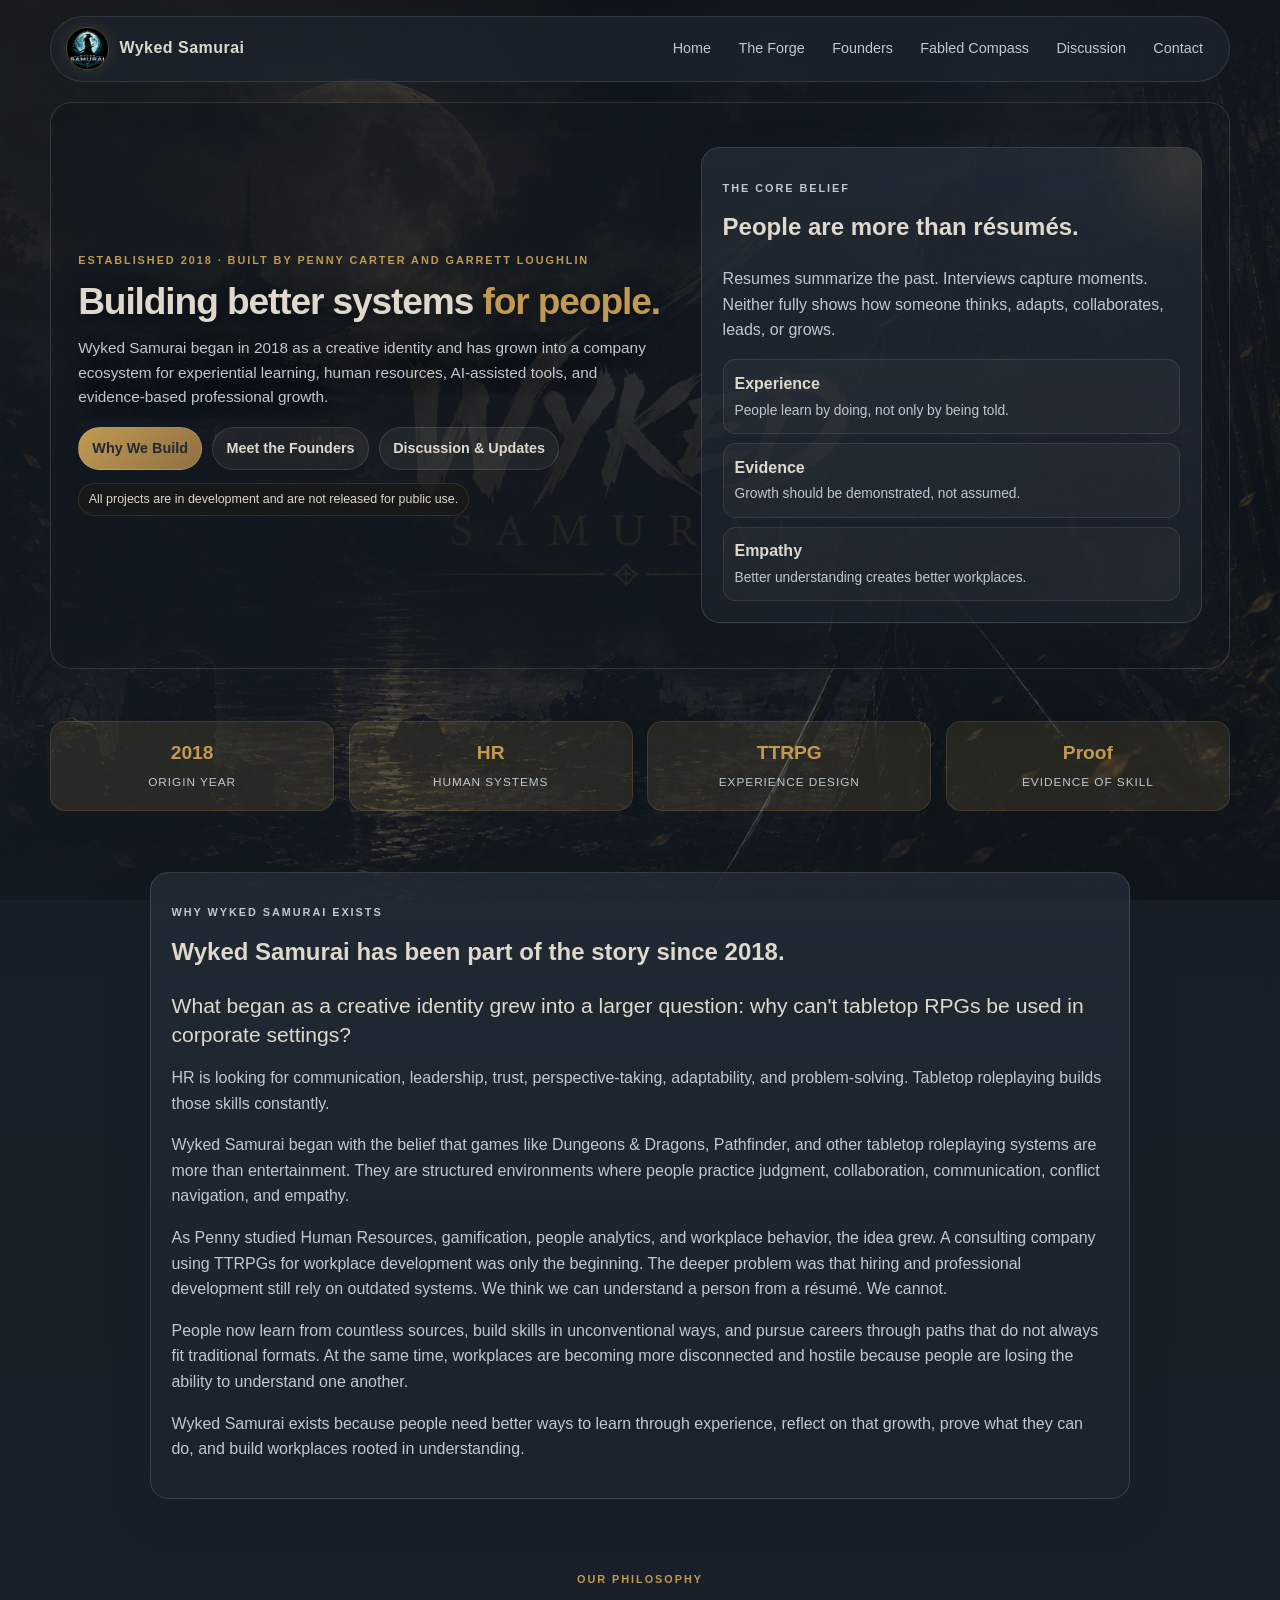
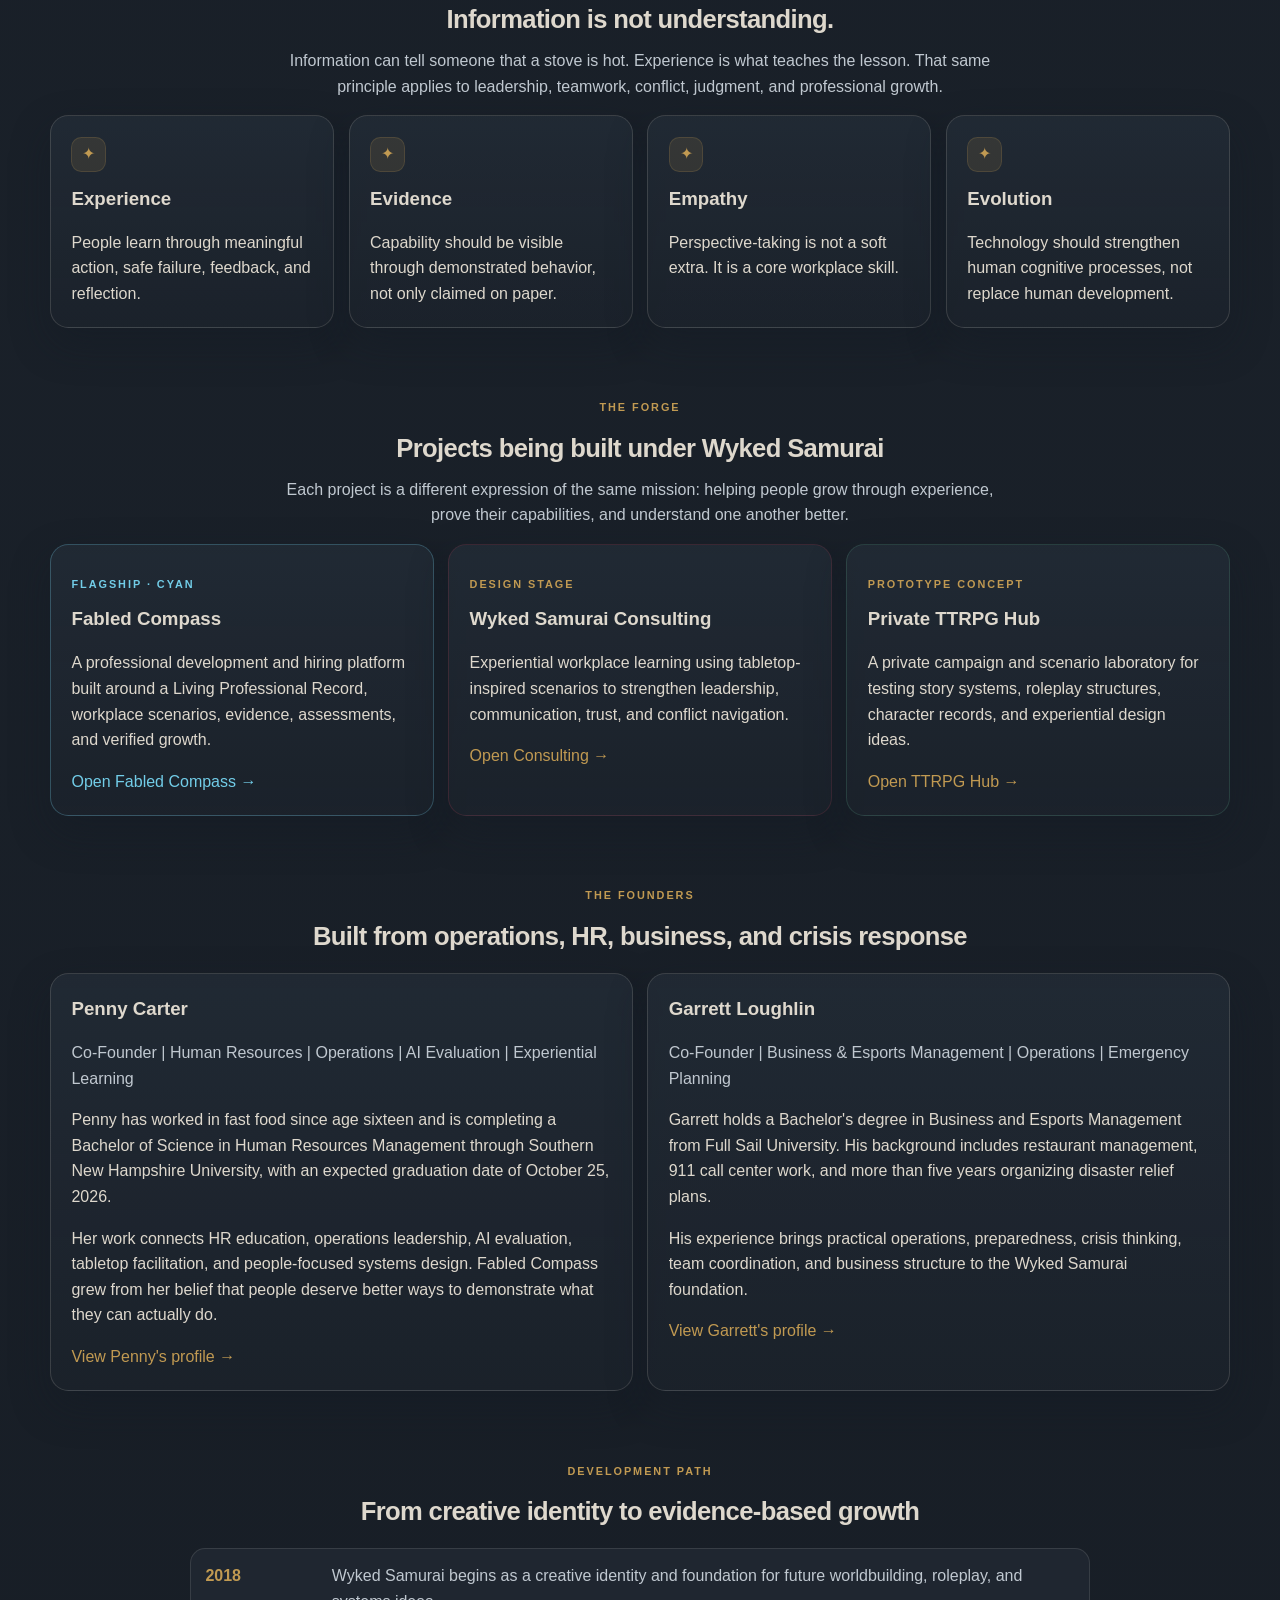
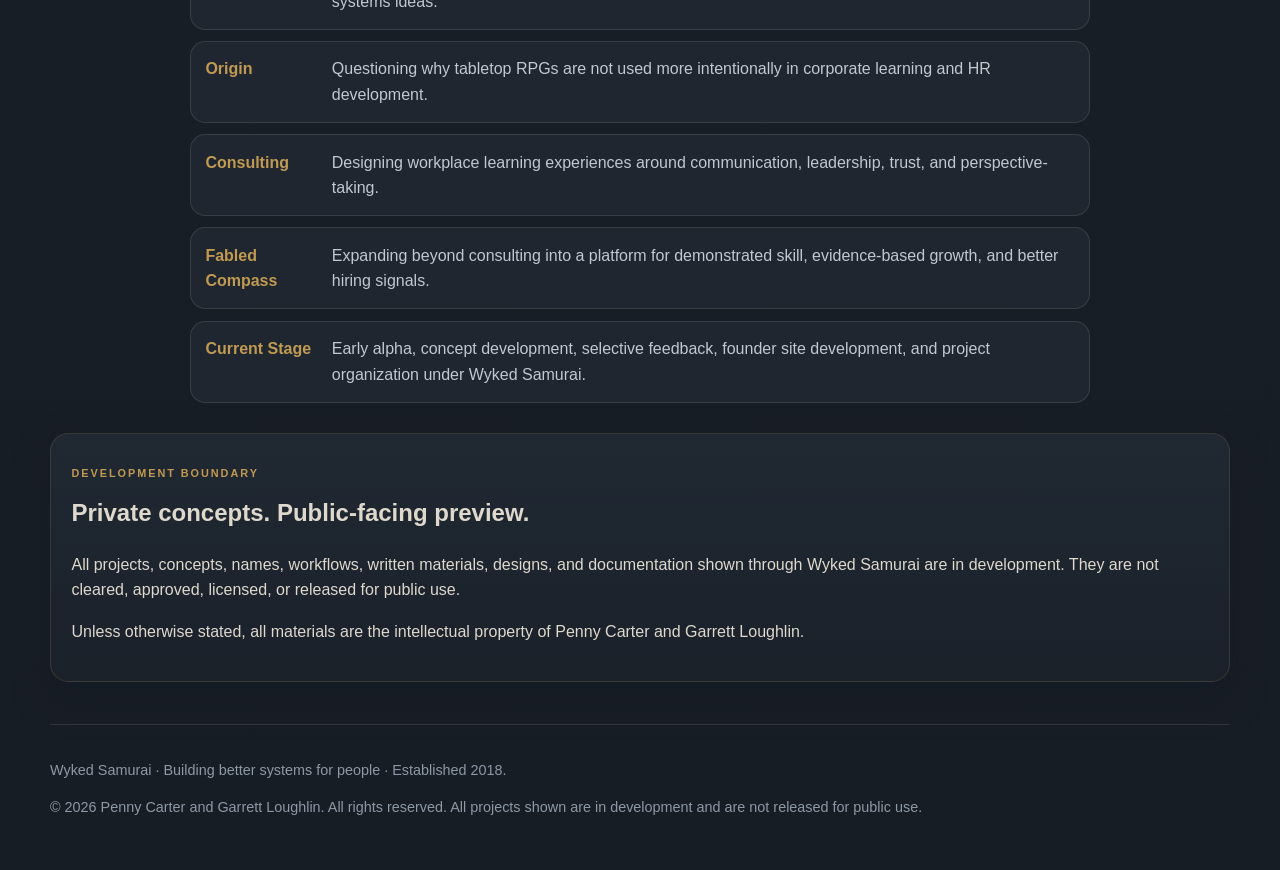
==== commit 2f4af218: "Add discussion link to homepage navigation" ====
--- a/index.html
+++ b/index.html
@@ -15,7 +15,8 @@
       <a href="index.html">Home</a>
       <a href="#forge">The Forge</a>
       <a href="#founders">Founders</a>
-      <a href="projects/fabled-compass.html">Fabled Compass</a>
+      <a href="https://fabled-compass.vercel.app/">Fabled Compass</a>
+      <a href="discussion.html">Discussion</a>
       <a href="contact.html">Contact</a>
     </nav>
   </header>
@@ -29,6 +30,7 @@
         <div class="button-row">
           <a class="button primary" href="#why-we-build">Why We Build</a>
           <a class="button secondary" href="#founders">Meet the Founders</a>
+          <a class="button secondary" href="discussion.html">Discussion & Updates</a>
         </div>
         <p class="notice">All projects are in development and are not released for public use.</p>
       </div>
@@ -38,18 +40,9 @@
         <h2>People are more than résumés.</h2>
         <p>Resumes summarize the past. Interviews capture moments. Neither fully shows how someone thinks, adapts, collaborates, leads, or grows.</p>
         <div class="stat-list">
-          <div class="stat">
-            <strong>Experience</strong>
-            <span>People learn by doing, not only by being told.</span>
-          </div>
-          <div class="stat">
-            <strong>Evidence</strong>
-            <span>Growth should be demonstrated, not assumed.</span>
-          </div>
-          <div class="stat">
-            <strong>Empathy</strong>
-            <span>Better understanding creates better workplaces.</span>
-          </div>
+          <div class="stat"><strong>Experience</strong><span>People learn by doing, not only by being told.</span></div>
+          <div class="stat"><strong>Evidence</strong><span>Growth should be demonstrated, not assumed.</span></div>
+          <div class="stat"><strong>Empathy</strong><span>Better understanding creates better workplaces.</span></div>
         </div>
       </aside>
     </section>
@@ -81,22 +74,10 @@
         <p>Information can tell someone that a stove is hot. Experience is what teaches the lesson. That same principle applies to leadership, teamwork, conflict, judgment, and professional growth.</p>
       </div>
       <div class="grid four">
-        <article class="card icon-card">
-          <h3>Experience</h3>
-          <p>People learn through meaningful action, safe failure, feedback, and reflection.</p>
-        </article>
-        <article class="card icon-card">
-          <h3>Evidence</h3>
-          <p>Capability should be visible through demonstrated behavior, not only claimed on paper.</p>
-        </article>
-        <article class="card icon-card">
-          <h3>Empathy</h3>
-          <p>Perspective-taking is not a soft extra. It is a core workplace skill.</p>
-        </article>
-        <article class="card icon-card">
-          <h3>Evolution</h3>
-          <p>Technology should strengthen human cognitive processes, not replace human development.</p>
-        </article>
+        <article class="card icon-card"><h3>Experience</h3><p>People learn through meaningful action, safe failure, feedback, and reflection.</p></article>
+        <article class="card icon-card"><h3>Evidence</h3><p>Capability should be visible through demonstrated behavior, not only claimed on paper.</p></article>
+        <article class="card icon-card"><h3>Empathy</h3><p>Perspective-taking is not a soft extra. It is a core workplace skill.</p></article>
+        <article class="card icon-card"><h3>Evolution</h3><p>Technology should strengthen human cognitive processes, not replace human development.</p></article>
       </div>
     </section>
 
@@ -111,7 +92,7 @@
           <p class="eyebrow">Flagship · Cyan</p>
           <h3>Fabled Compass</h3>
           <p>A professional development and hiring platform built around a Living Professional Record, workplace scenarios, evidence, assessments, and verified growth.</p>
-          <a href="projects/fabled-compass.html">Open Fabled Compass →</a>
+          <a href="https://fabled-compass.vercel.app/">Open Fabled Compass →</a>
         </article>
         <article class="card project-card consulting">
           <p class="eyebrow">Design Stage</p>
@@ -157,26 +138,11 @@
         <h2>From creative identity to evidence-based growth</h2>
       </div>
       <div class="timeline">
-        <div class="timeline-item">
-          <strong>2018</strong>
-          <p>Wyked Samurai begins as a creative identity and foundation for future worldbuilding, roleplay, and systems ideas.</p>
-        </div>
-        <div class="timeline-item">
-          <strong>Origin</strong>
-          <p>Questioning why tabletop RPGs are not used more intentionally in corporate learning and HR development.</p>
-        </div>
-        <div class="timeline-item">
-          <strong>Consulting</strong>
-          <p>Designing workplace learning experiences around communication, leadership, trust, and perspective-taking.</p>
-        </div>
-        <div class="timeline-item">
-          <strong>Fabled Compass</strong>
-          <p>Expanding beyond consulting into a platform for demonstrated skill, evidence-based growth, and better hiring signals.</p>
-        </div>
-        <div class="timeline-item">
-          <strong>Current Stage</strong>
-          <p>Early alpha, concept development, selective feedback, founder site development, and project organization under Wyked Samurai.</p>
-        </div>
+        <div class="timeline-item"><strong>2018</strong><p>Wyked Samurai begins as a creative identity and foundation for future worldbuilding, roleplay, and systems ideas.</p></div>
+        <div class="timeline-item"><strong>Origin</strong><p>Questioning why tabletop RPGs are not used more intentionally in corporate learning and HR development.</p></div>
+        <div class="timeline-item"><strong>Consulting</strong><p>Designing workplace learning experiences around communication, leadership, trust, and perspective-taking.</p></div>
+        <div class="timeline-item"><strong>Fabled Compass</strong><p>Expanding beyond consulting into a platform for demonstrated skill, evidence-based growth, and better hiring signals.</p></div>
+        <div class="timeline-item"><strong>Current Stage</strong><p>Early alpha, concept development, selective feedback, founder site development, and project organization under Wyked Samurai.</p></div>
       </div>
     </section>
 
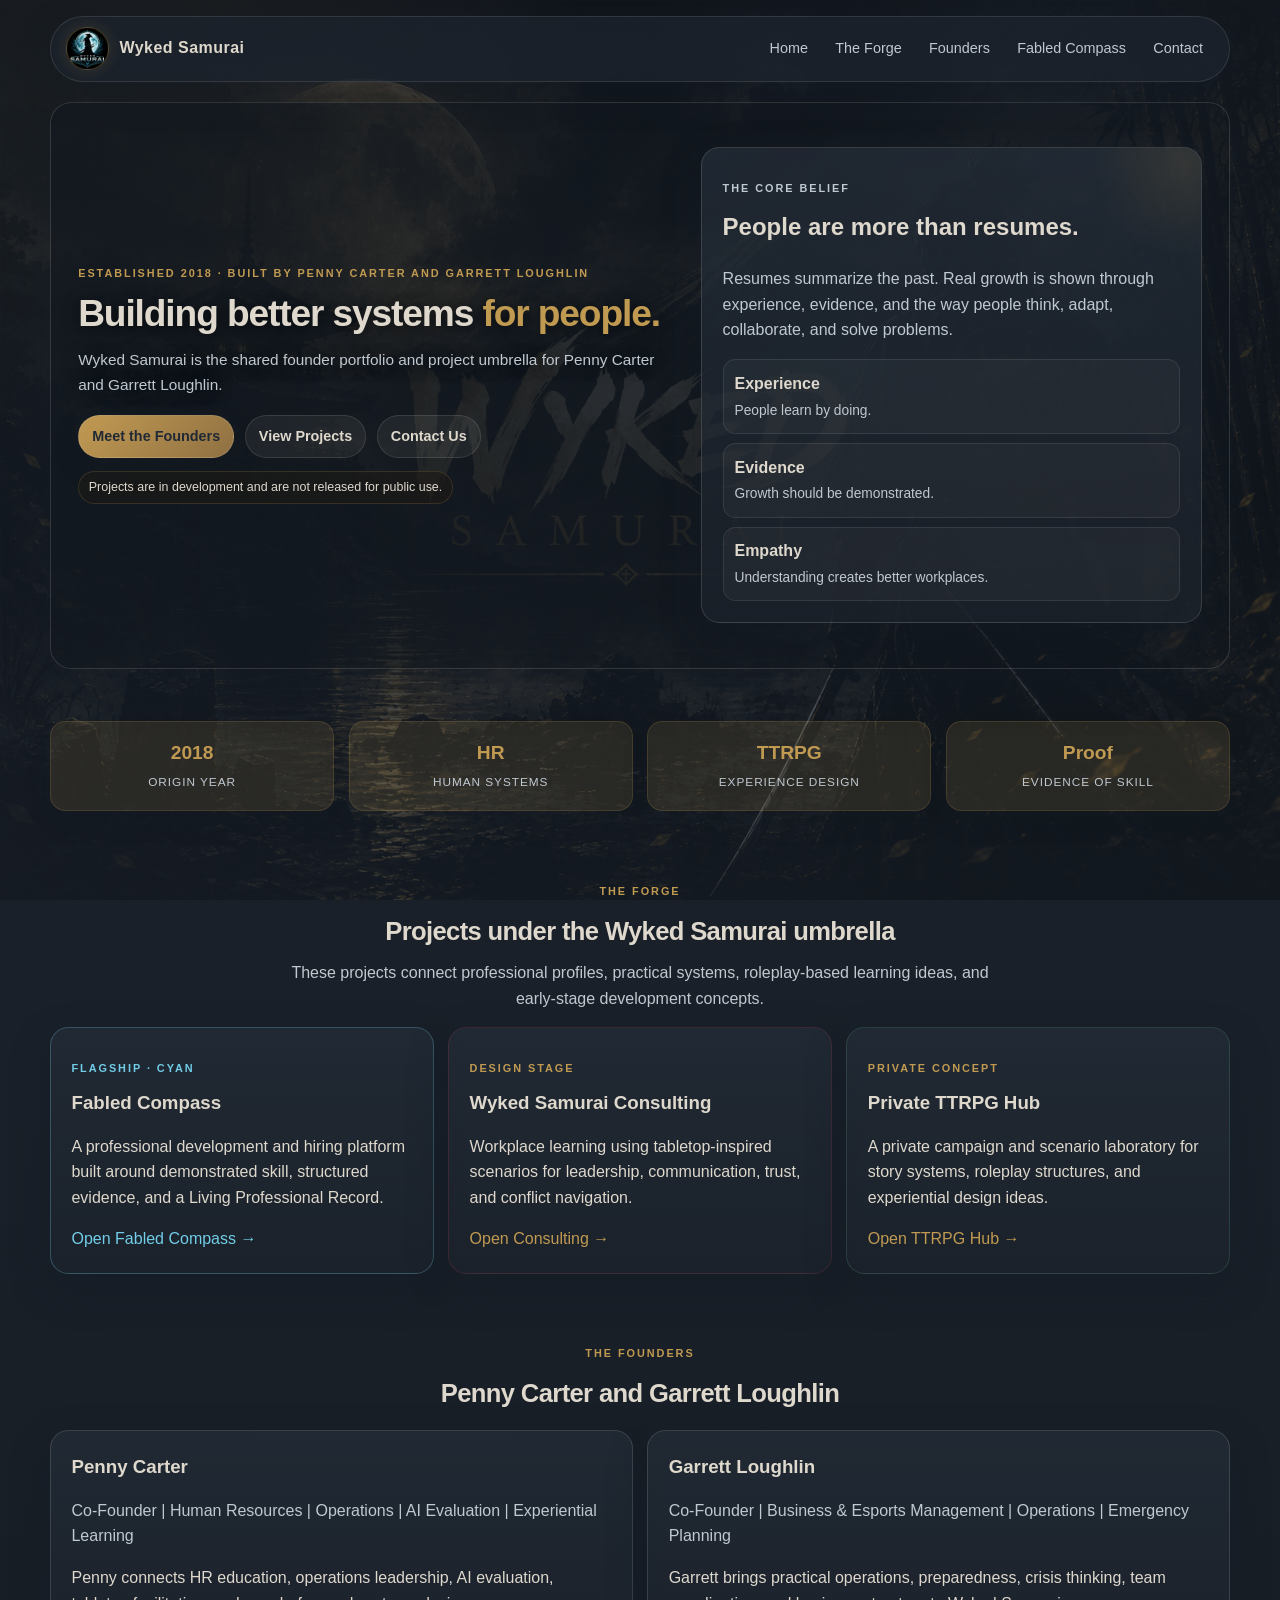
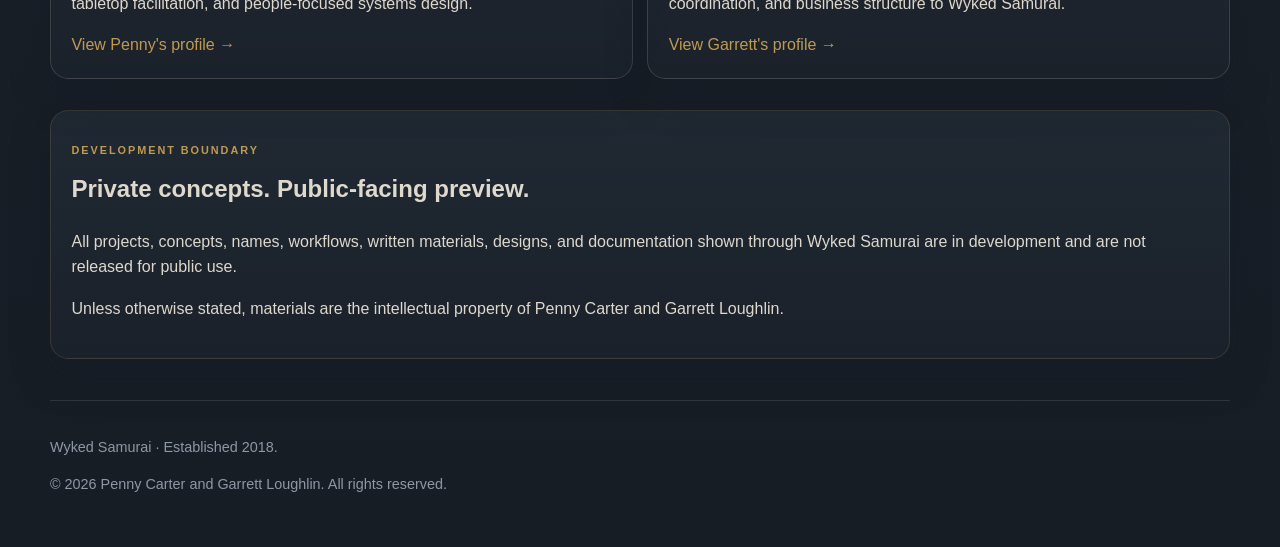
==== commit 41aa9af1: "Remove public discussion navigation" ====
--- a/index.html
+++ b/index.html
@@ -3,7 +3,7 @@
 <head>
   <meta charset="UTF-8" />
   <meta name="viewport" content="width=device-width, initial-scale=1.0" />
-  <title>Wyked Samurai | Building Better Systems for People</title>
+  <title>Wyked Samurai | Founder Portfolio</title>
   <link rel="stylesheet" href="assets/styles-crisp.css" />
   <link rel="stylesheet" href="assets/background.css" />
   <link rel="stylesheet" href="assets/background-visible.css" />
@@ -16,7 +16,6 @@
       <a href="#forge">The Forge</a>
       <a href="#founders">Founders</a>
       <a href="https://fabled-compass.vercel.app/">Fabled Compass</a>
-      <a href="discussion.html">Discussion</a>
       <a href="contact.html">Contact</a>
     </nav>
   </header>
@@ -26,23 +25,23 @@
       <div class="hero-copy">
         <p class="eyebrow">Established 2018 · Built by Penny Carter and Garrett Loughlin</p>
         <h1>Building better systems <span>for people.</span></h1>
-        <p class="lead">Wyked Samurai began in 2018 as a creative identity and has grown into a company ecosystem for experiential learning, human resources, AI-assisted tools, and evidence-based professional growth.</p>
+        <p class="lead">Wyked Samurai is the shared founder portfolio and project umbrella for Penny Carter and Garrett Loughlin.</p>
         <div class="button-row">
-          <a class="button primary" href="#why-we-build">Why We Build</a>
-          <a class="button secondary" href="#founders">Meet the Founders</a>
-          <a class="button secondary" href="discussion.html">Discussion & Updates</a>
+          <a class="button primary" href="#founders">Meet the Founders</a>
+          <a class="button secondary" href="#forge">View Projects</a>
+          <a class="button secondary" href="contact.html">Contact Us</a>
         </div>
-        <p class="notice">All projects are in development and are not released for public use.</p>
+        <p class="notice">Projects are in development and are not released for public use.</p>
       </div>
 
       <aside class="hero-panel">
         <p class="eyebrow">The core belief</p>
-        <h2>People are more than résumés.</h2>
-        <p>Resumes summarize the past. Interviews capture moments. Neither fully shows how someone thinks, adapts, collaborates, leads, or grows.</p>
+        <h2>People are more than resumes.</h2>
+        <p>Resumes summarize the past. Real growth is shown through experience, evidence, and the way people think, adapt, collaborate, and solve problems.</p>
         <div class="stat-list">
-          <div class="stat"><strong>Experience</strong><span>People learn by doing, not only by being told.</span></div>
-          <div class="stat"><strong>Evidence</strong><span>Growth should be demonstrated, not assumed.</span></div>
-          <div class="stat"><strong>Empathy</strong><span>Better understanding creates better workplaces.</span></div>
+          <div class="stat"><strong>Experience</strong><span>People learn by doing.</span></div>
+          <div class="stat"><strong>Evidence</strong><span>Growth should be demonstrated.</span></div>
+          <div class="stat"><strong>Empathy</strong><span>Understanding creates better workplaces.</span></div>
         </div>
       </aside>
     </section>
@@ -54,56 +53,29 @@
       <div class="metric"><div><strong>Proof</strong><span>Evidence of Skill</span></div></div>
     </section>
 
-    <section id="why-we-build">
-      <article class="story-panel">
-        <p class="eyebrow">Why Wyked Samurai Exists</p>
-        <h2>Wyked Samurai has been part of the story since 2018.</h2>
-        <p class="large-line">What began as a creative identity grew into a larger question: why can't tabletop RPGs be used in corporate settings?</p>
-        <p>HR is looking for communication, leadership, trust, perspective-taking, adaptability, and problem-solving. Tabletop roleplaying builds those skills constantly.</p>
-        <p>Wyked Samurai began with the belief that games like Dungeons & Dragons, Pathfinder, and other tabletop roleplaying systems are more than entertainment. They are structured environments where people practice judgment, collaboration, communication, conflict navigation, and empathy.</p>
-        <p>As Penny studied Human Resources, gamification, people analytics, and workplace behavior, the idea grew. A consulting company using TTRPGs for workplace development was only the beginning. The deeper problem was that hiring and professional development still rely on outdated systems. We think we can understand a person from a résumé. We cannot.</p>
-        <p>People now learn from countless sources, build skills in unconventional ways, and pursue careers through paths that do not always fit traditional formats. At the same time, workplaces are becoming more disconnected and hostile because people are losing the ability to understand one another.</p>
-        <p>Wyked Samurai exists because people need better ways to learn through experience, reflect on that growth, prove what they can do, and build workplaces rooted in understanding.</p>
-      </article>
-    </section>
-
-    <section>
-      <div class="section-heading">
-        <p class="eyebrow">Our Philosophy</p>
-        <h2>Information is not understanding.</h2>
-        <p>Information can tell someone that a stove is hot. Experience is what teaches the lesson. That same principle applies to leadership, teamwork, conflict, judgment, and professional growth.</p>
-      </div>
-      <div class="grid four">
-        <article class="card icon-card"><h3>Experience</h3><p>People learn through meaningful action, safe failure, feedback, and reflection.</p></article>
-        <article class="card icon-card"><h3>Evidence</h3><p>Capability should be visible through demonstrated behavior, not only claimed on paper.</p></article>
-        <article class="card icon-card"><h3>Empathy</h3><p>Perspective-taking is not a soft extra. It is a core workplace skill.</p></article>
-        <article class="card icon-card"><h3>Evolution</h3><p>Technology should strengthen human cognitive processes, not replace human development.</p></article>
-      </div>
-    </section>
-
     <section id="forge">
       <div class="section-heading">
         <p class="eyebrow">The Forge</p>
-        <h2>Projects being built under Wyked Samurai</h2>
-        <p>Each project is a different expression of the same mission: helping people grow through experience, prove their capabilities, and understand one another better.</p>
+        <h2>Projects under the Wyked Samurai umbrella</h2>
+        <p>These projects connect professional profiles, practical systems, roleplay-based learning ideas, and early-stage development concepts.</p>
       </div>
       <div class="grid three">
         <article class="card project-card fabled">
           <p class="eyebrow">Flagship · Cyan</p>
           <h3>Fabled Compass</h3>
-          <p>A professional development and hiring platform built around a Living Professional Record, workplace scenarios, evidence, assessments, and verified growth.</p>
+          <p>A professional development and hiring platform built around demonstrated skill, structured evidence, and a Living Professional Record.</p>
           <a href="https://fabled-compass.vercel.app/">Open Fabled Compass →</a>
         </article>
         <article class="card project-card consulting">
           <p class="eyebrow">Design Stage</p>
           <h3>Wyked Samurai Consulting</h3>
-          <p>Experiential workplace learning using tabletop-inspired scenarios to strengthen leadership, communication, trust, and conflict navigation.</p>
+          <p>Workplace learning using tabletop-inspired scenarios for leadership, communication, trust, and conflict navigation.</p>
           <a href="projects/consulting.html">Open Consulting →</a>
         </article>
         <article class="card project-card ttrpg">
-          <p class="eyebrow">Prototype Concept</p>
+          <p class="eyebrow">Private Concept</p>
           <h3>Private TTRPG Hub</h3>
-          <p>A private campaign and scenario laboratory for testing story systems, roleplay structures, character records, and experiential design ideas.</p>
+          <p>A private campaign and scenario laboratory for story systems, roleplay structures, and experiential design ideas.</p>
           <a href="projects/ttrpg-hub.html">Open TTRPG Hub →</a>
         </article>
       </div>
@@ -112,51 +84,35 @@
     <section id="founders">
       <div class="section-heading">
         <p class="eyebrow">The Founders</p>
-        <h2>Built from operations, HR, business, and crisis response</h2>
+        <h2>Penny Carter and Garrett Loughlin</h2>
       </div>
       <div class="grid two">
         <article class="card">
           <h3>Penny Carter</h3>
           <p class="role">Co-Founder | Human Resources | Operations | AI Evaluation | Experiential Learning</p>
-          <p>Penny has worked in fast food since age sixteen and is completing a Bachelor of Science in Human Resources Management through Southern New Hampshire University, with an expected graduation date of October 25, 2026.</p>
-          <p>Her work connects HR education, operations leadership, AI evaluation, tabletop facilitation, and people-focused systems design. Fabled Compass grew from her belief that people deserve better ways to demonstrate what they can actually do.</p>
+          <p>Penny connects HR education, operations leadership, AI evaluation, tabletop facilitation, and people-focused systems design.</p>
           <a href="founders/penny.html">View Penny's profile →</a>
         </article>
         <article class="card">
           <h3>Garrett Loughlin</h3>
           <p class="role">Co-Founder | Business & Esports Management | Operations | Emergency Planning</p>
-          <p>Garrett holds a Bachelor's degree in Business and Esports Management from Full Sail University. His background includes restaurant management, 911 call center work, and more than five years organizing disaster relief plans.</p>
-          <p>His experience brings practical operations, preparedness, crisis thinking, team coordination, and business structure to the Wyked Samurai foundation.</p>
+          <p>Garrett brings practical operations, preparedness, crisis thinking, team coordination, and business structure to Wyked Samurai.</p>
           <a href="founders/garrett.html">View Garrett's profile →</a>
         </article>
-      </div>
-    </section>
-
-    <section>
-      <div class="section-heading">
-        <p class="eyebrow">Development Path</p>
-        <h2>From creative identity to evidence-based growth</h2>
-      </div>
-      <div class="timeline">
-        <div class="timeline-item"><strong>2018</strong><p>Wyked Samurai begins as a creative identity and foundation for future worldbuilding, roleplay, and systems ideas.</p></div>
-        <div class="timeline-item"><strong>Origin</strong><p>Questioning why tabletop RPGs are not used more intentionally in corporate learning and HR development.</p></div>
-        <div class="timeline-item"><strong>Consulting</strong><p>Designing workplace learning experiences around communication, leadership, trust, and perspective-taking.</p></div>
-        <div class="timeline-item"><strong>Fabled Compass</strong><p>Expanding beyond consulting into a platform for demonstrated skill, evidence-based growth, and better hiring signals.</p></div>
-        <div class="timeline-item"><strong>Current Stage</strong><p>Early alpha, concept development, selective feedback, founder site development, and project organization under Wyked Samurai.</p></div>
       </div>
     </section>
 
     <section class="ip-block">
       <p class="eyebrow">Development Boundary</p>
       <h2>Private concepts. Public-facing preview.</h2>
-      <p>All projects, concepts, names, workflows, written materials, designs, and documentation shown through Wyked Samurai are in development. They are not cleared, approved, licensed, or released for public use.</p>
-      <p>Unless otherwise stated, all materials are the intellectual property of Penny Carter and Garrett Loughlin.</p>
+      <p>All projects, concepts, names, workflows, written materials, designs, and documentation shown through Wyked Samurai are in development and are not released for public use.</p>
+      <p>Unless otherwise stated, materials are the intellectual property of Penny Carter and Garrett Loughlin.</p>
     </section>
   </main>
 
   <footer>
-    <p>Wyked Samurai · Building better systems for people · Established 2018.</p>
-    <p>© 2026 Penny Carter and Garrett Loughlin. All rights reserved. All projects shown are in development and are not released for public use.</p>
+    <p>Wyked Samurai · Established 2018.</p>
+    <p>© 2026 Penny Carter and Garrett Loughlin. All rights reserved.</p>
   </footer>
 </body>
 </html>
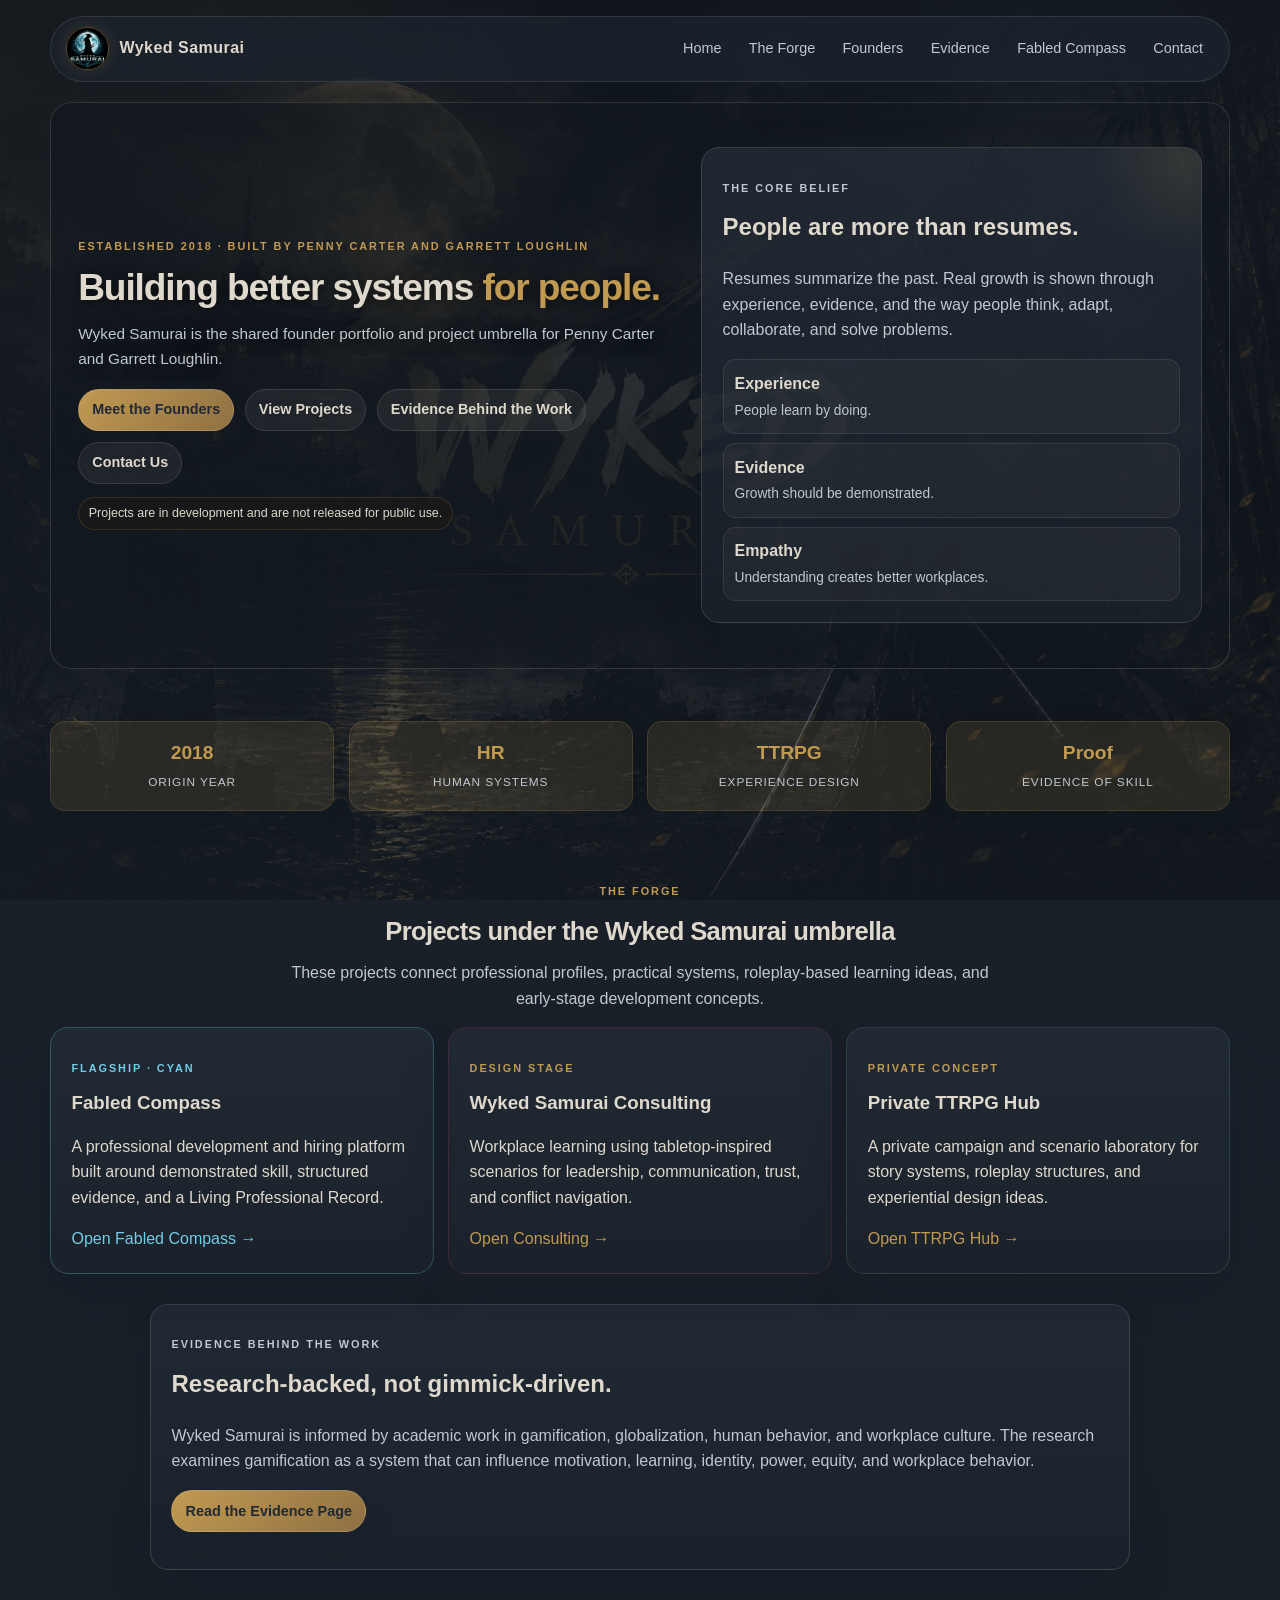
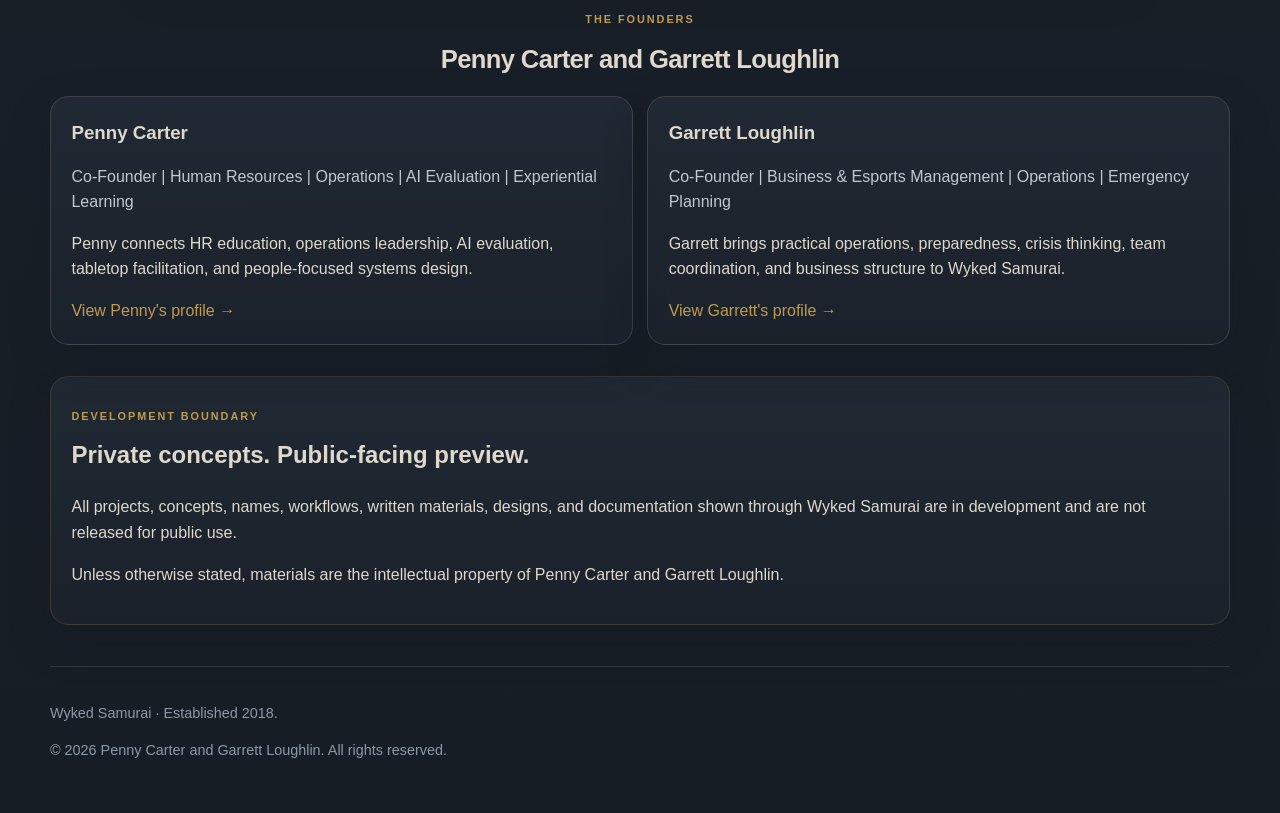
==== commit 3ac493fa: "Link evidence page from homepage" ====
--- a/index.html
+++ b/index.html
@@ -15,6 +15,7 @@
       <a href="index.html">Home</a>
       <a href="#forge">The Forge</a>
       <a href="#founders">Founders</a>
+      <a href="evidence.html">Evidence</a>
       <a href="https://fabled-compass.vercel.app/">Fabled Compass</a>
       <a href="contact.html">Contact</a>
     </nav>
@@ -29,6 +30,7 @@
         <div class="button-row">
           <a class="button primary" href="#founders">Meet the Founders</a>
           <a class="button secondary" href="#forge">View Projects</a>
+          <a class="button secondary" href="evidence.html">Evidence Behind the Work</a>
           <a class="button secondary" href="contact.html">Contact Us</a>
         </div>
         <p class="notice">Projects are in development and are not released for public use.</p>
@@ -81,6 +83,13 @@
       </div>
     </section>
 
+    <section class="story-panel">
+      <p class="eyebrow">Evidence Behind the Work</p>
+      <h2>Research-backed, not gimmick-driven.</h2>
+      <p>Wyked Samurai is informed by academic work in gamification, globalization, human behavior, and workplace culture. The research examines gamification as a system that can influence motivation, learning, identity, power, equity, and workplace behavior.</p>
+      <p><a class="button primary" href="evidence.html">Read the Evidence Page</a></p>
+    </section>
+
     <section id="founders">
       <div class="section-heading">
         <p class="eyebrow">The Founders</p>
